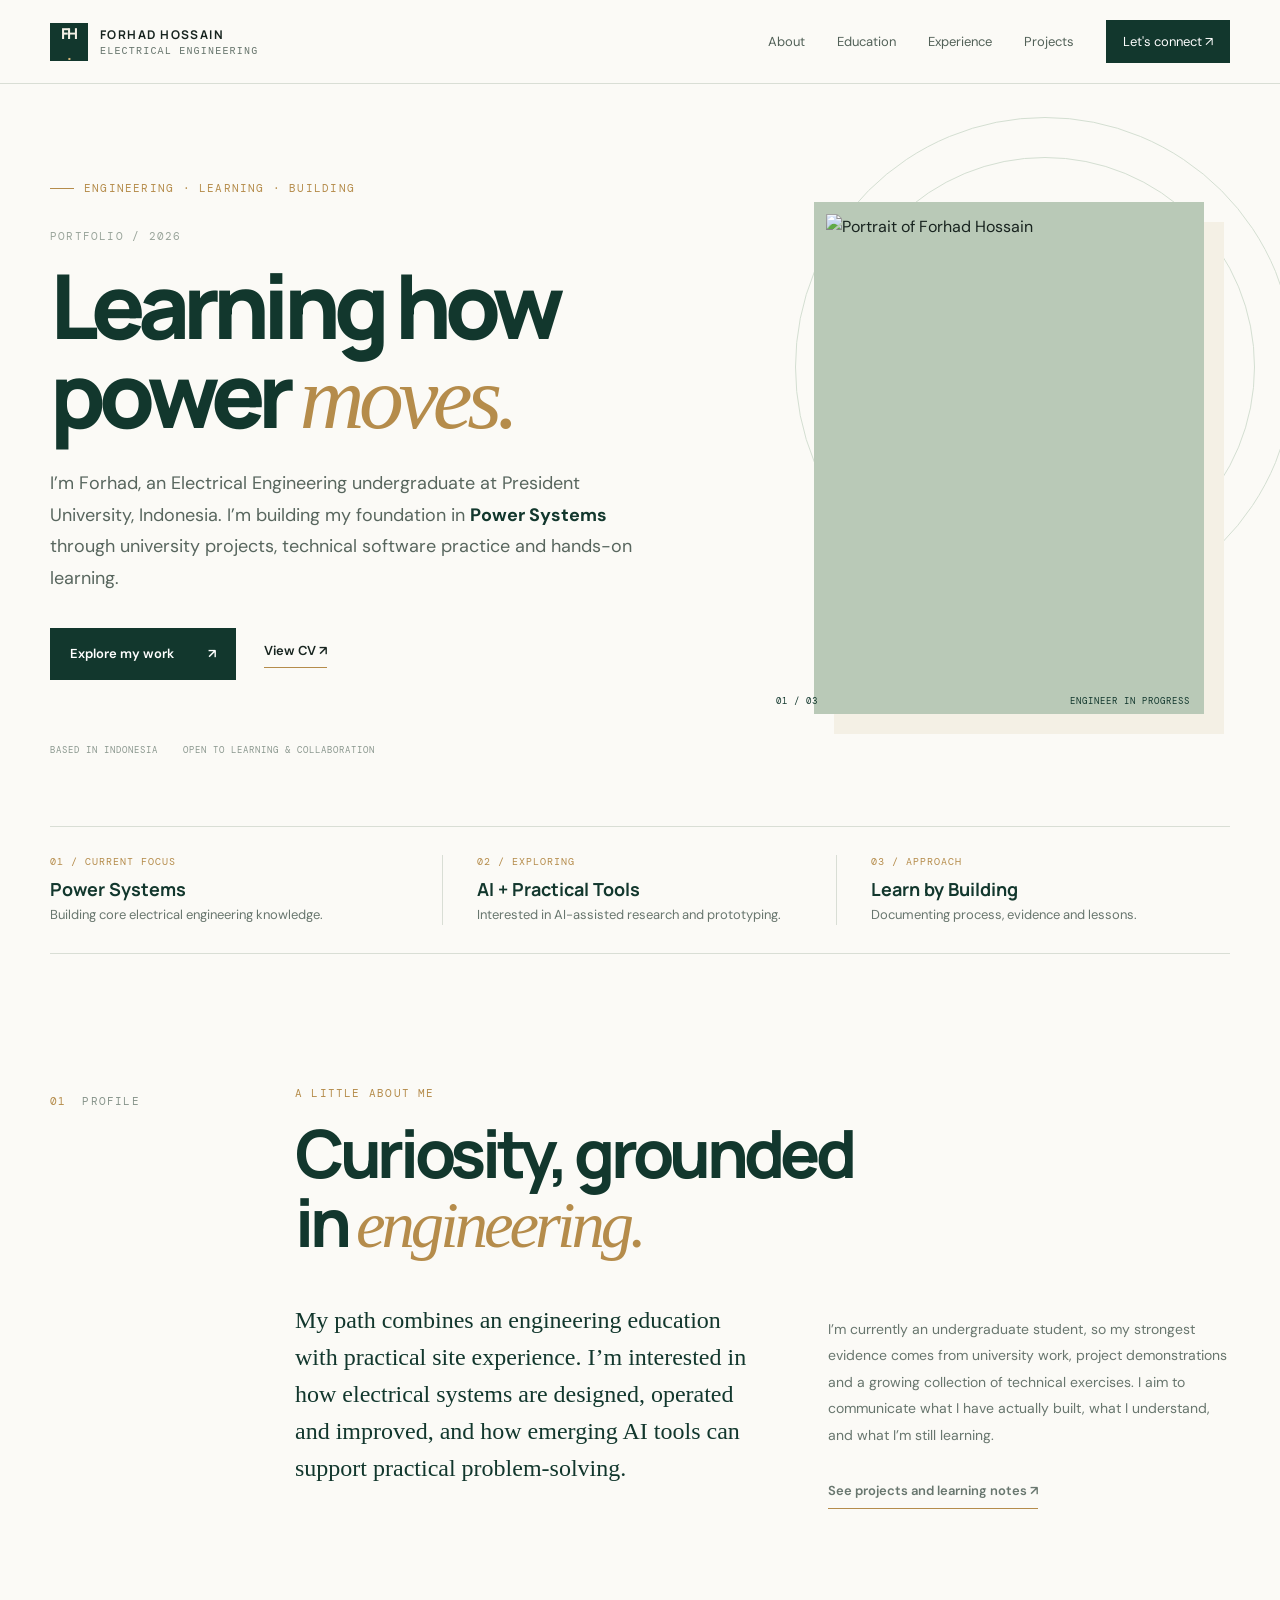
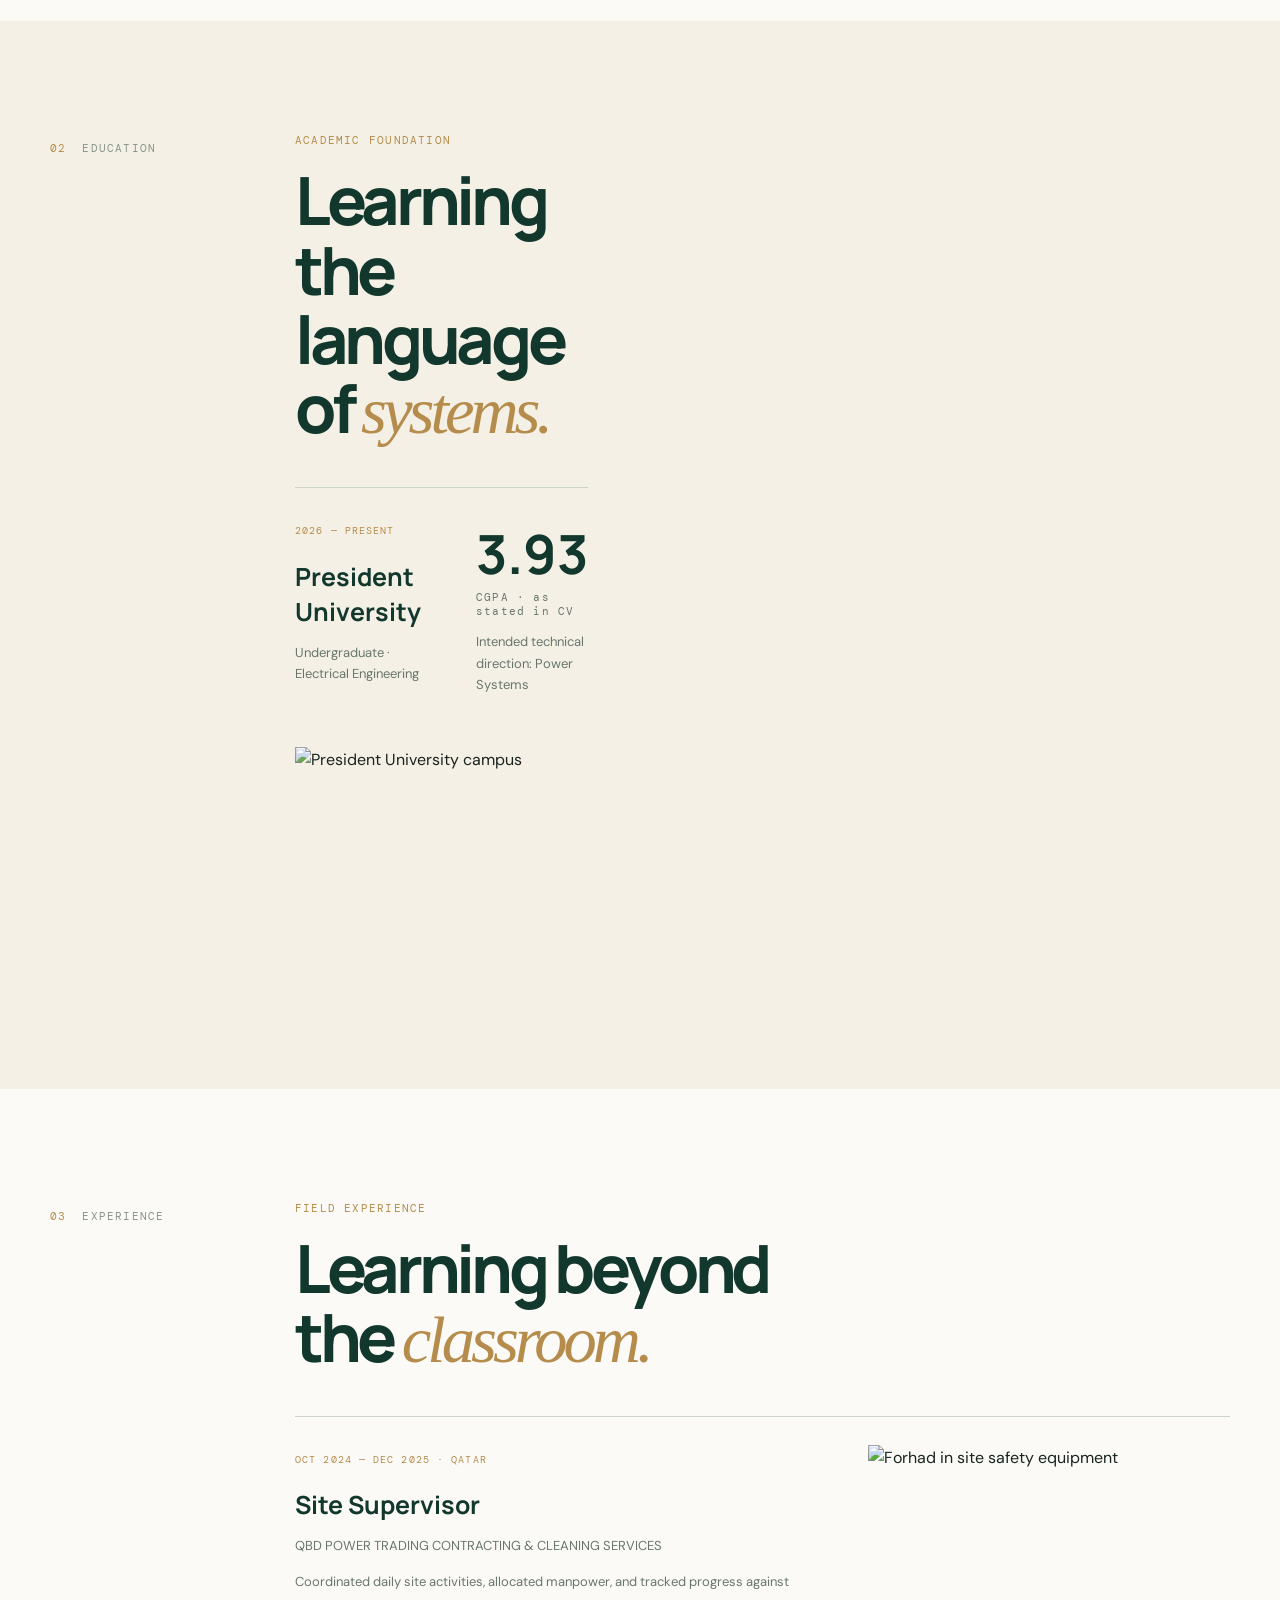
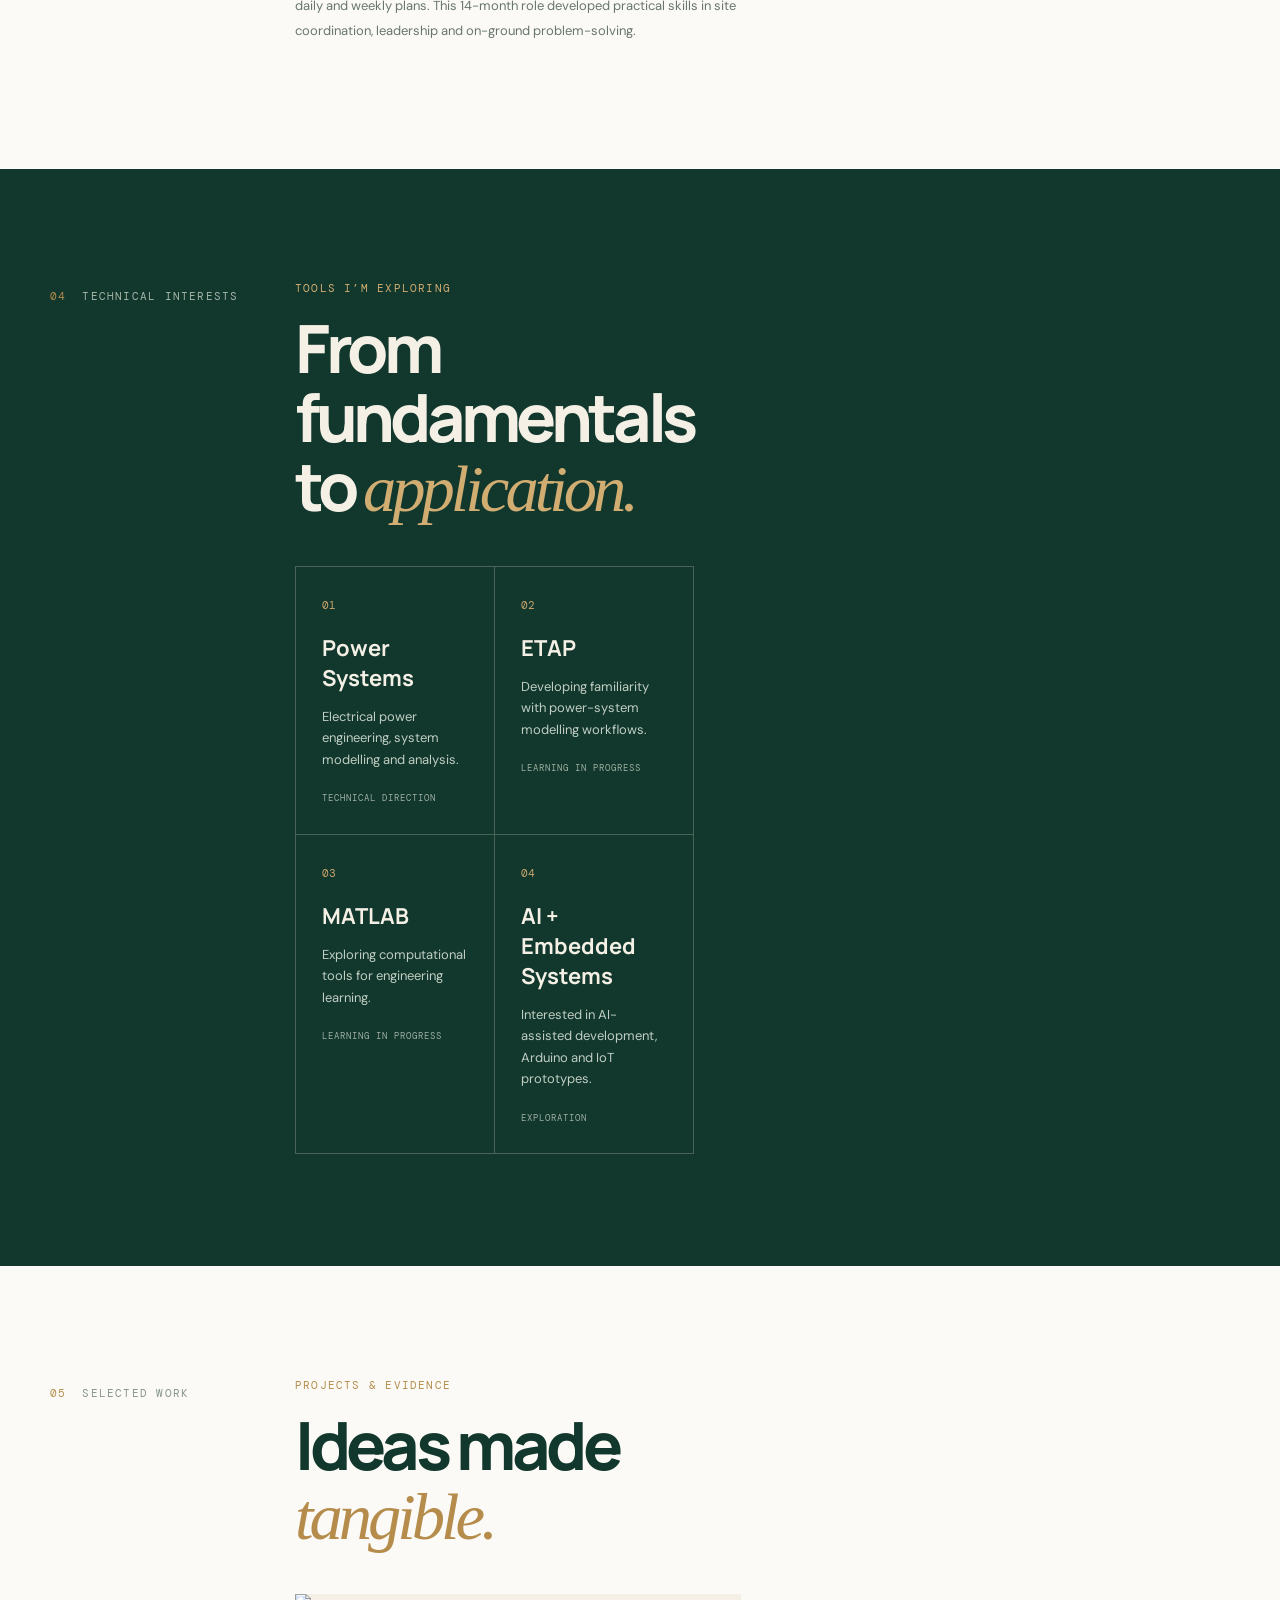
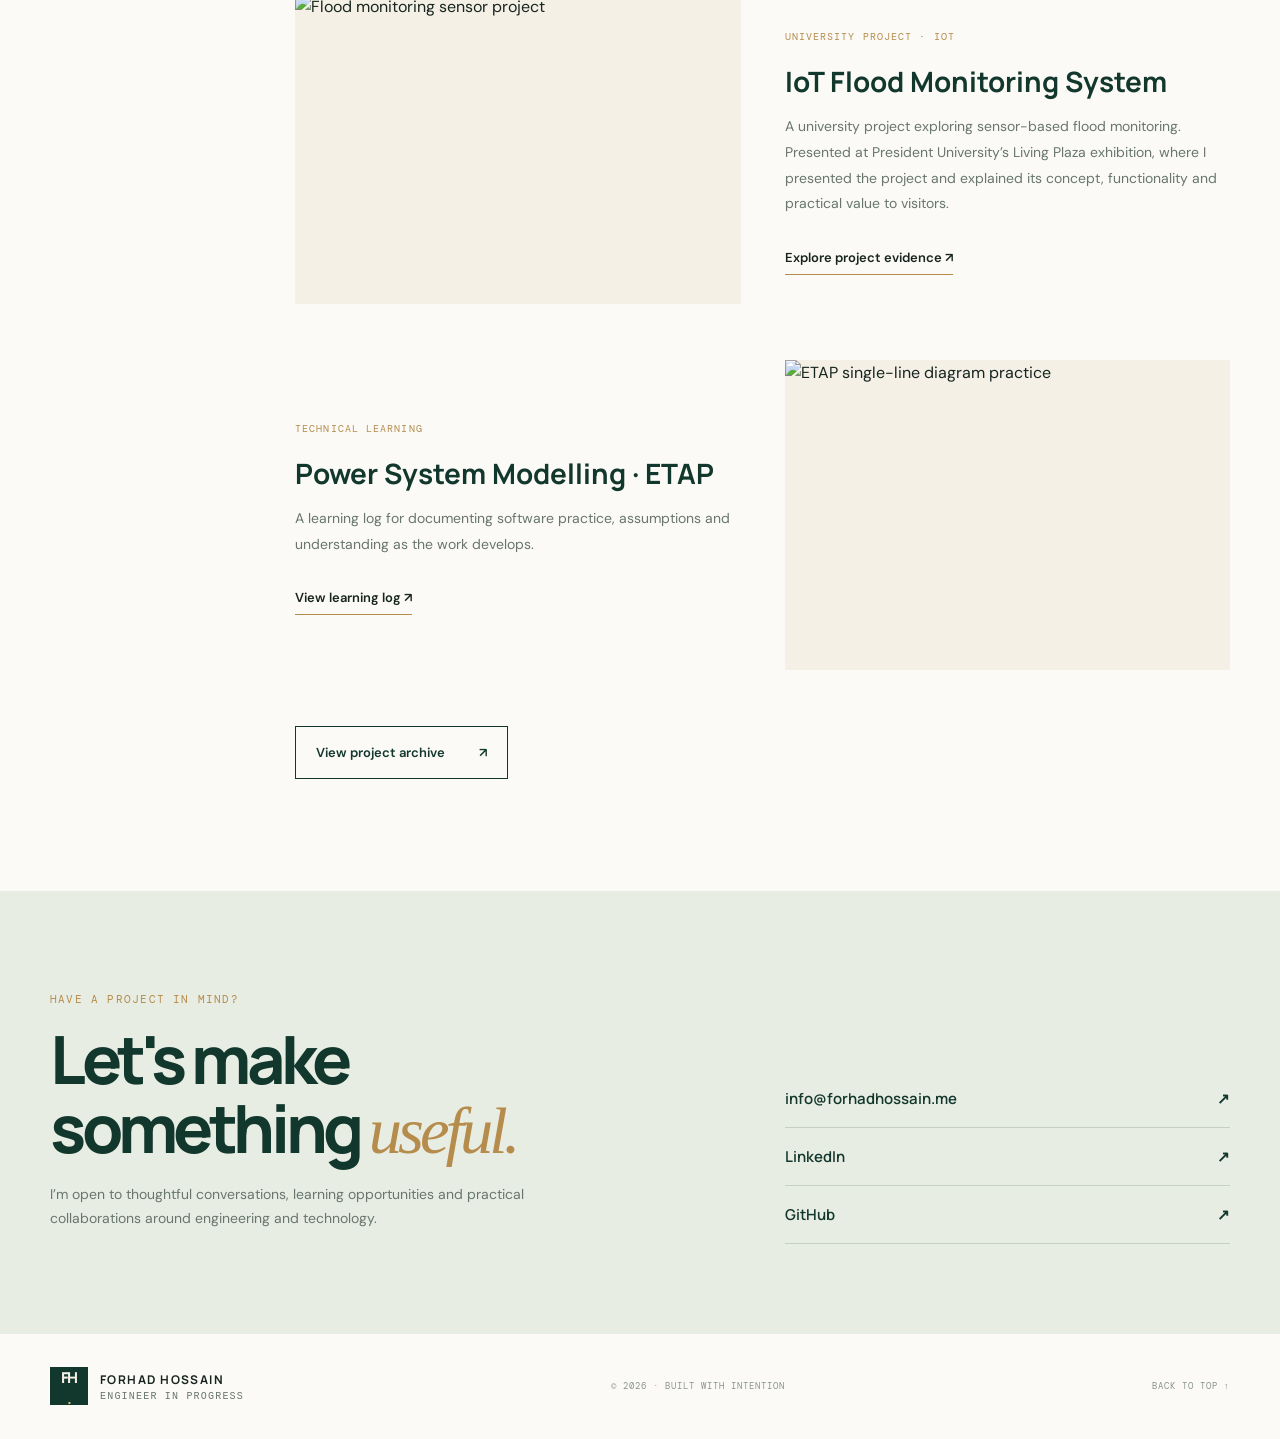
==== index.html @ b1d04581 "Initial v3 redesign preview" ====
<!doctype html>
<html lang="en">
<head>
<meta charset="utf-8"><meta name="viewport" content="width=device-width,initial-scale=1">
<meta name="robots" content="noindex, follow"><meta name="theme-color" content="#12372d">
<title>Forhad Hossain | Electrical Engineering</title>
<meta name="description" content="Forhad Hossain, Electrical Engineering undergraduate at President University, Indonesia. Developing a foundation in Power Systems through project work and technical learning.">
<link rel="preconnect" href="https://fonts.googleapis.com"><link rel="preconnect" href="https://fonts.gstatic.com" crossorigin>
<link href="https://fonts.googleapis.com/css2?family=DM+Mono:wght@400;500&family=DM+Sans:wght@400;500;600;700&family=Manrope:wght@400;500;600;700;800&display=swap" rel="stylesheet">
<link rel="stylesheet" href="css/style.css">
</head>
<body>
<a class="skip" href="#main">Skip to content</a>
<header class="header"><a class="brand" href="index.html"><span class="brand-mark">FH<span>.</span></span><span>FORHAD HOSSAIN<small>ELECTRICAL ENGINEERING</small></span></a><button class="menu" aria-expanded="false" aria-controls="nav" aria-label="Open navigation"><i></i><i></i></button><nav id="nav"><a href="#about">About</a><a href="#education">Education</a><a href="#experience">Experience</a><a href="projects.html">Projects</a><a href="#contact" class="nav-cta">Let's connect ↗</a></nav></header>
<main id="main">
<section class="hero wrap"><div class="hero-copy"><p class="eyebrow"><span></span> ENGINEERING · LEARNING · BUILDING</p><p class="index">PORTFOLIO / 2026</p><h1>Learning how<br>power <em>moves.</em></h1><p class="intro">I’m Forhad, an Electrical Engineering undergraduate at President University, Indonesia. I’m building my foundation in <strong>Power Systems</strong> through university projects, technical software practice and hands-on learning.</p><div class="actions"><a class="button button-dark" href="projects.html">Explore my work <span>↗</span></a><a class="text-link" href="../assets/resume/Forhad-Hossain-CV.pdf" target="_blank" rel="noreferrer">View CV ↗</a></div><div class="hero-meta"><span>BASED IN INDONESIA</span><span>OPEN TO LEARNING & COLLABORATION</span></div></div><div class="hero-visual"><div class="portrait-frame"><img src="../assets/profile/profile.jpg" alt="Portrait of Forhad Hossain"></div><div class="image-note"><span>01 / 03</span><span>ENGINEER IN PROGRESS</span></div><div class="orbit orbit-one"></div><div class="orbit orbit-two"></div></div></section>
<section class="signal wrap"><div><small>01 / CURRENT FOCUS</small><strong>Power Systems</strong><p>Building core electrical engineering knowledge.</p></div><div><small>02 / EXPLORING</small><strong>AI + Practical Tools</strong><p>Interested in AI-assisted research and prototyping.</p></div><div><small>03 / APPROACH</small><strong>Learn by Building</strong><p>Documenting process, evidence and lessons.</p></div></section>
<section id="about" class="section wrap"><div class="section-label"><span>01</span><span>PROFILE</span></div><div class="section-body"><p class="eyebrow">A LITTLE ABOUT ME</p><h2>Curiosity, grounded<br>in <em>engineering.</em></h2><div class="two-col"><p class="large-copy">My path combines an engineering education with practical site experience. I’m interested in how electrical systems are designed, operated and improved, and how emerging AI tools can support practical problem-solving.</p><div class="body-copy"><p>I’m currently an undergraduate student, so my strongest evidence comes from university work, project demonstrations and a growing collection of technical exercises. I aim to communicate what I have actually built, what I understand, and what I’m still learning.</p><a class="under-link" href="projects.html">See projects and learning notes ↗</a></div></div></div></section>
<section id="education" class="section section-tint"><div class="wrap section-grid"><div class="section-label"><span>02</span><span>EDUCATION</span></div><div class="section-body"><p class="eyebrow">ACADEMIC FOUNDATION</p><h2>Learning the<br>language of <em>systems.</em></h2><div class="record"><div><span class="tag">2026 — PRESENT</span><h3>President University</h3><p>Undergraduate · Electrical Engineering</p></div><div class="record-side"><strong>3.93</strong><small>CGPA · as stated in CV</small><p>Intended technical direction: Power Systems</p></div></div><img class="campus" src="../assets/education/university.jpg" alt="President University campus"></div></div></section>
<section id="experience" class="section wrap"><div class="section-label"><span>03</span><span>EXPERIENCE</span></div><div class="section-body"><p class="eyebrow">FIELD EXPERIENCE</p><h2>Learning beyond<br>the <em>classroom.</em></h2><div class="record"><div><span class="tag">OCT 2024 — DEC 2025 · QATAR</span><h3>Site Supervisor</h3><p>QBD POWER TRADING CONTRACTING & CLEANING SERVICES</p><p class="body-copy">Coordinated daily site activities, allocated manpower, and tracked progress against daily and weekly plans. This 14-month role developed practical skills in site coordination, leadership and on-ground problem-solving.</p></div><div class="record-side"><img src="../assets/experience/site-work.jpg" alt="Forhad in site safety equipment"></div></div></div></section>
<section class="section section-dark"><div class="wrap section-grid"><div class="section-label"><span>04</span><span>TECHNICAL INTERESTS</span></div><div class="section-body"><p class="eyebrow">TOOLS I’M EXPLORING</p><h2>From fundamentals<br>to <em>application.</em></h2><div class="interest-grid"><article><span>01</span><h3>Power Systems</h3><p>Electrical power engineering, system modelling and analysis.</p><small>TECHNICAL DIRECTION</small></article><article><span>02</span><h3>ETAP</h3><p>Developing familiarity with power-system modelling workflows.</p><small>LEARNING IN PROGRESS</small></article><article><span>03</span><h3>MATLAB</h3><p>Exploring computational tools for engineering learning.</p><small>LEARNING IN PROGRESS</small></article><article><span>04</span><h3>AI + Embedded Systems</h3><p>Interested in AI-assisted development, Arduino and IoT prototypes.</p><small>EXPLORATION</small></article></div></div></div></section>
<section class="section wrap"><div class="section-label"><span>05</span><span>SELECTED WORK</span></div><div class="section-body"><p class="eyebrow">PROJECTS & EVIDENCE</p><h2>Ideas made<br><em>tangible.</em></h2><div class="project-feature"><img src="../assets/projects/iot/flood-sensor.jpg" alt="Flood monitoring sensor project"><div><span class="tag">UNIVERSITY PROJECT · IOT</span><h3>IoT Flood Monitoring System</h3><p>A university project exploring sensor-based flood monitoring. Presented at President University’s Living Plaza exhibition, where I presented the project and explained its concept, functionality and practical value to visitors.</p><a class="under-link" href="projects.html#flood">Explore project evidence ↗</a></div></div><div class="project-feature reverse"><img src="../assets/projects/etap/beginner-01.jpg" alt="ETAP single-line diagram practice"><div><span class="tag">TECHNICAL LEARNING</span><h3>Power System Modelling · ETAP</h3><p>A learning log for documenting software practice, assumptions and understanding as the work develops.</p><a class="under-link" href="projects.html#etap">View learning log ↗</a></div></div><a class="button button-outline" href="projects.html">View project archive <span>↗</span></a></div></section>
<section id="contact" class="contact"><div class="wrap contact-inner"><div><p class="eyebrow">HAVE A PROJECT IN MIND?</p><h2>Let's make<br>something <em>useful.</em></h2><p>I’m open to thoughtful conversations, learning opportunities and practical collaborations around engineering and technology.</p></div><div class="contact-links"><a href="mailto:info@forhadhossain.me">info@forhadhossain.me <span>↗</span></a><a href="https://www.linkedin.com/in/forhadhossain-ee/" target="_blank" rel="noreferrer">LinkedIn <span>↗</span></a><a href="https://github.com/forhadhossain-ee" target="_blank" rel="noreferrer">GitHub <span>↗</span></a></div></div></section>
</main><footer class="footer wrap"><a class="brand" href="#"><span class="brand-mark">FH<span>.</span></span><span>FORHAD HOSSAIN<small>ENGINEER IN PROGRESS</small></span></a><span>© 2026 · BUILT WITH INTENTION</span><a href="#main">BACK TO TOP ↑</a></footer>
<script src="js/script.js"></script></body></html>
---- css/style.css ----
:root{--forest:#12372d;--forest2:#1d4a3b;--cream:#f4f0e5;--paper:#fbfaf6;--sage:#b9c9b7;--gold:#b58c4b;--ink:#17241f;--muted:#68766e;--line:#d9ded5;--serif:Georgia,"Times New Roman",serif;--sans:"DM Sans",Arial,sans-serif;--display:Manrope,Arial,sans-serif}*{box-sizing:border-box}html{scroll-behavior:smooth;scroll-padding-top:100px}body{margin:0;background:var(--paper);color:var(--ink);font-family:var(--sans);font-size:16px;line-height:1.65}a{color:inherit;text-decoration:none}img{display:block;max-width:100%}.wrap{width:min(1180px,calc(100% - 64px));margin-inline:auto}.skip{position:absolute;left:-999px;top:8px;background:white;padding:12px;z-index:99}.skip:focus{left:8px}.header{height:84px;padding:0 max(32px,calc((100vw - 1180px)/2));display:flex;align-items:center;justify-content:space-between;border-bottom:1px solid var(--line);background:var(--paper);position:sticky;top:0;z-index:20}.brand{display:flex;align-items:center;gap:12px;font:700 12px var(--display);letter-spacing:.12em}.brand-mark{width:38px;height:38px;background:var(--forest);color:var(--cream);display:grid;place-items:center;font:800 15px var(--display);letter-spacing:-.08em}.brand-mark span{color:#d7b77b}.brand small{display:block;font:10px var(--mono,monospace);letter-spacing:.12em;color:var(--muted);margin-top:3px}.header nav{display:flex;align-items:center;gap:32px;font-size:13px}.header nav a:not(.nav-cta){color:#526158}.header nav a:hover,.under-link:hover{color:var(--gold)}.nav-cta{padding:11px 17px;background:var(--forest);color:white}.menu{display:none}.hero{min-height:650px;padding-block:86px 70px;display:grid;grid-template-columns:1.15fr .85fr;align-items:center;gap:70px}.eyebrow,.index,.tag,.hero-meta,.section-label,.image-note,.record-side small,.interest-grid small,.footer>span,.footer>a:last-child{font:11px "DM Mono",monospace;letter-spacing:.11em}.eyebrow{color:var(--gold);display:flex;align-items:center;gap:10px}.eyebrow span{width:24px;height:1px;background:var(--gold)}.index{color:#9aa59b;margin-top:34px}.hero h1{font:800 clamp(56px,7vw,96px)/.99 var(--display);letter-spacing:-.075em;margin:18px 0 26px;color:var(--forest)}h1 em,h2 em{font-family:var(--serif);font-weight:400;color:var(--gold);letter-spacing:-.06em}.intro{max-width:590px;color:#58665e;font-size:18px;line-height:1.75}.intro strong{color:var(--forest)}.actions{display:flex;align-items:center;gap:28px;margin-top:34px}.button{display:inline-flex;align-items:center;gap:34px;padding:15px 20px;font-size:13px;font-weight:600}.button-dark{background:var(--forest);color:white}.button-dark:hover{background:var(--forest2)}.text-link,.under-link{font-size:13px;font-weight:600;border-bottom:1px solid var(--gold);padding-bottom:5px}.hero-meta{display:flex;gap:25px;margin-top:64px;color:#8a978e;font-size:9px}.hero-visual{position:relative;padding:20px 26px 30px 10px}.portrait-frame{position:relative;z-index:2;width:min(100%,390px);margin-left:auto;background:var(--sage);padding:12px 12px 42px;box-shadow:20px 20px 0 var(--cream)}.portrait-frame img{width:100%;aspect-ratio:4/5;object-fit:cover;object-position:center 25%;filter:saturate(.86)}.image-note{position:absolute;z-index:3;bottom:37px;left:18px;right:40px;display:flex;justify-content:space-between;color:var(--forest);font-size:9px}.orbit{position:absolute;border:1px solid #d4dfd2;border-radius:50%;z-index:0}.orbit-one{width:420px;height:420px;right:-25px;top:-25px}.orbit-two{width:500px;height:500px;right:-65px;top:-65px}.signal{border-block:1px solid var(--line);display:grid;grid-template-columns:repeat(3,1fr);padding:28px 0;margin-bottom:20px}.signal>div{padding:0 34px;border-right:1px solid var(--line)}.signal>div:first-child{padding-left:0}.signal>div:last-child{border:0}.signal small{display:block;font:10px "DM Mono",monospace;letter-spacing:.1em;color:var(--gold)}.signal strong{display:block;font:700 18px var(--display);margin-top:9px;color:var(--forest)}.signal p{margin:3px 0 0;color:var(--muted);font-size:13px}.section{padding-block:112px;display:grid;grid-template-columns:190px 1fr;gap:55px}.section-label{color:#87948b;display:flex;gap:16px;padding-top:8px}.section-label span:first-child{color:var(--gold)}.section-body>.eyebrow{margin:0 0 18px}.section h2,.contact h2{font:750 clamp(42px,5.2vw,68px)/1.04 var(--display);letter-spacing:-.065em;color:var(--forest);margin:0 0 42px}.two-col{display:grid;grid-template-columns:1fr .85fr;gap:60px}.large-copy{font:24px/1.55 var(--serif);color:var(--forest);margin:0}.body-copy{font-size:14px;color:var(--muted);line-height:1.9}.under-link{display:inline-block;margin-top:16px}.section-tint{background:var(--cream);padding-inline:max(32px,calc((100vw - 1180px)/2))}.section-tint .section-grid,.section-dark .section-grid{display:grid;grid-template-columns:190px 1fr;gap:55px;width:100%;max-width:1180px;margin:auto}.record{display:grid;grid-template-columns:1fr .7fr;gap:55px;border-top:1px solid #cdd5ca;padding-top:28px;margin-top:8px}.record h3{font:700 25px var(--display);color:var(--forest);margin:16px 0 3px}.record p{color:var(--muted);font-size:13px}.tag{color:var(--gold);font-size:10px}.record-side strong{font:700 54px var(--display);color:var(--forest)}.record-side small{display:block;color:var(--muted)}.record-side img{width:100%;max-height:210px;object-fit:cover}.campus{width:100%;height:230px;object-fit:cover;margin-top:38px;filter:saturate(.7)}.section-dark{background:var(--forest);color:var(--cream);padding-inline:max(32px,calc((100vw - 1180px)/2))}.section-dark .section-label{color:#a4b6a8}.section-dark .section-body h2{color:var(--cream)}.section-dark .section-body h2 em{color:#d1ad72}.section-dark .eyebrow{color:#d1ad72}.interest-grid{display:grid;grid-template-columns:repeat(2,1fr);border-top:1px solid #476456;border-left:1px solid #476456}.interest-grid article{padding:24px 26px;min-height:190px;border-right:1px solid #476456;border-bottom:1px solid #476456}.interest-grid article>span{font:11px "DM Mono",monospace;color:#caa66c}.interest-grid h3{font:700 22px var(--display);margin:16px 0 8px}.interest-grid p{font-size:13px;color:#c0cec3;max-width:300px}.interest-grid small{color:#9db0a2;font-size:9px}.project-feature{display:grid;grid-template-columns:1fr 1fr;gap:44px;align-items:center;margin:20px 0 56px}.project-feature img{width:100%;height:310px;object-fit:cover;background:var(--cream)}.project-feature h3{font:700 28px var(--display);color:var(--forest);margin:13px 0}.project-feature p{font-size:14px;color:var(--muted);line-height:1.85}.project-feature.reverse img{order:2}.button-outline{border:1px solid var(--forest);color:var(--forest)}.contact{background:#e8ede4;padding:90px 0}.contact-inner{display:grid;grid-template-columns:1fr .7fr;gap:100px;align-items:end}.contact h2{margin:18px 0}.contact-inner>div:first-child>p:last-child{max-width:480px;color:var(--muted);font-size:14px}.contact-links{display:grid}.contact-links a{padding:18px 0;border-bottom:1px solid #c5d0c3;display:flex;justify-content:space-between;font:600 15px var(--display);color:var(--forest)}.footer{min-height:105px;display:flex;align-items:center;justify-content:space-between;gap:18px}.footer>span,.footer>a:last-child{color:#89948b;font-size:9px}
@media(max-width:900px){.wrap{width:min(100% - 44px,700px)}.header{padding:0 22px}.header nav{gap:18px}.hero{gap:34px;min-height:auto;padding-block:65px}.hero h1{font-size:clamp(52px,8vw,74px)}.hero-meta{flex-direction:column;gap:7px;margin-top:38px}.section{grid-template-columns:120px 1fr;gap:30px;padding-block:80px}.section-tint,.section-dark{padding-inline:22px}.section-tint .section-grid,.section-dark .section-grid{grid-template-columns:120px 1fr;gap:30px}.contact-inner{gap:50px}}
@media(max-width:640px){.wrap{width:calc(100% - 40px)}.header{height:72px;padding-inline:20px}.brand{font-size:10px}.brand-mark{width:34px;height:34px}.menu{display:flex;width:42px;height:42px;border:1px solid var(--line);background:transparent;flex-direction:column;align-items:center;justify-content:center;gap:5px}.menu i{display:block;width:17px;height:1px;background:var(--forest)}.header nav{display:none;position:absolute;top:71px;left:0;right:0;background:var(--paper);padding:20px;box-shadow:0 15px 20px #17241f12;flex-direction:column;align-items:stretch;gap:0}.header nav.open{display:flex}.header nav a{padding:13px 8px;border-bottom:1px solid var(--line)}.header nav .nav-cta{text-align:center;margin-top:12px}.hero{grid-template-columns:1fr;padding-block:52px 45px;gap:42px}.hero h1{font-size:clamp(54px,15vw,72px)}.intro{font-size:16px}.hero-visual{width:min(100%,400px);margin:auto;padding:10px 18px 22px 0}.portrait-frame{width:82%;margin-right:8px;padding:9px 9px 35px}.portrait-frame img{aspect-ratio:4/4.8}.orbit-one{width:90vw;height:90vw;right:-8px;top:-12px}.orbit-two{width:105vw;height:105vw;right:-22px;top:-24px}.image-note{bottom:29px;left:6px;right:28px;font-size:8px}.hero-meta{font-size:8px}.actions{gap:20px;flex-wrap:wrap}.button{gap:22px}.signal{grid-template-columns:1fr;padding:12px 0}.signal>div,.signal>div:first-child{padding:17px 0;border-right:0;border-bottom:1px solid var(--line)}.signal>div:last-child{border-bottom:0}.section,.section-tint .section-grid,.section-dark .section-grid{display:block;padding-block:68px}.section-label{margin-bottom:30px}.section h2,.contact h2{font-size:clamp(42px,12vw,56px);margin-bottom:30px}.two-col{grid-template-columns:1fr;gap:20px}.large-copy{font-size:21px}.record{grid-template-columns:1fr;gap:18px}.record-side strong{font-size:44px}.campus{height:180px}.interest-grid{grid-template-columns:1fr}.interest-grid article{min-height:0;padding:22px}.project-feature{grid-template-columns:1fr;gap:20px;margin-bottom:40px}.project-feature img{height:220px}.project-feature.reverse img{order:0}.contact{padding:68px 0}.contact-inner{grid-template-columns:1fr;gap:28px}.footer{padding-block:25px;align-items:flex-start;flex-wrap:wrap}.footer .brand{width:100%}.footer>span{order:3}.footer>a:last-child{margin-left:auto}}
@media(min-width:641px) and (max-width:760px){.header nav{gap:12px;font-size:11px}.header .brand{font-size:9px}.nav-cta{padding:9px 10px}.hero{grid-template-columns:1fr .8fr;gap:20px}.hero h1{font-size:54px}.intro{font-size:15px}}
@media(prefers-reduced-motion:reduce){html{scroll-behavior:auto}*,*::before,*::after{animation-duration:.01ms!important;transition-duration:.01ms!important}}
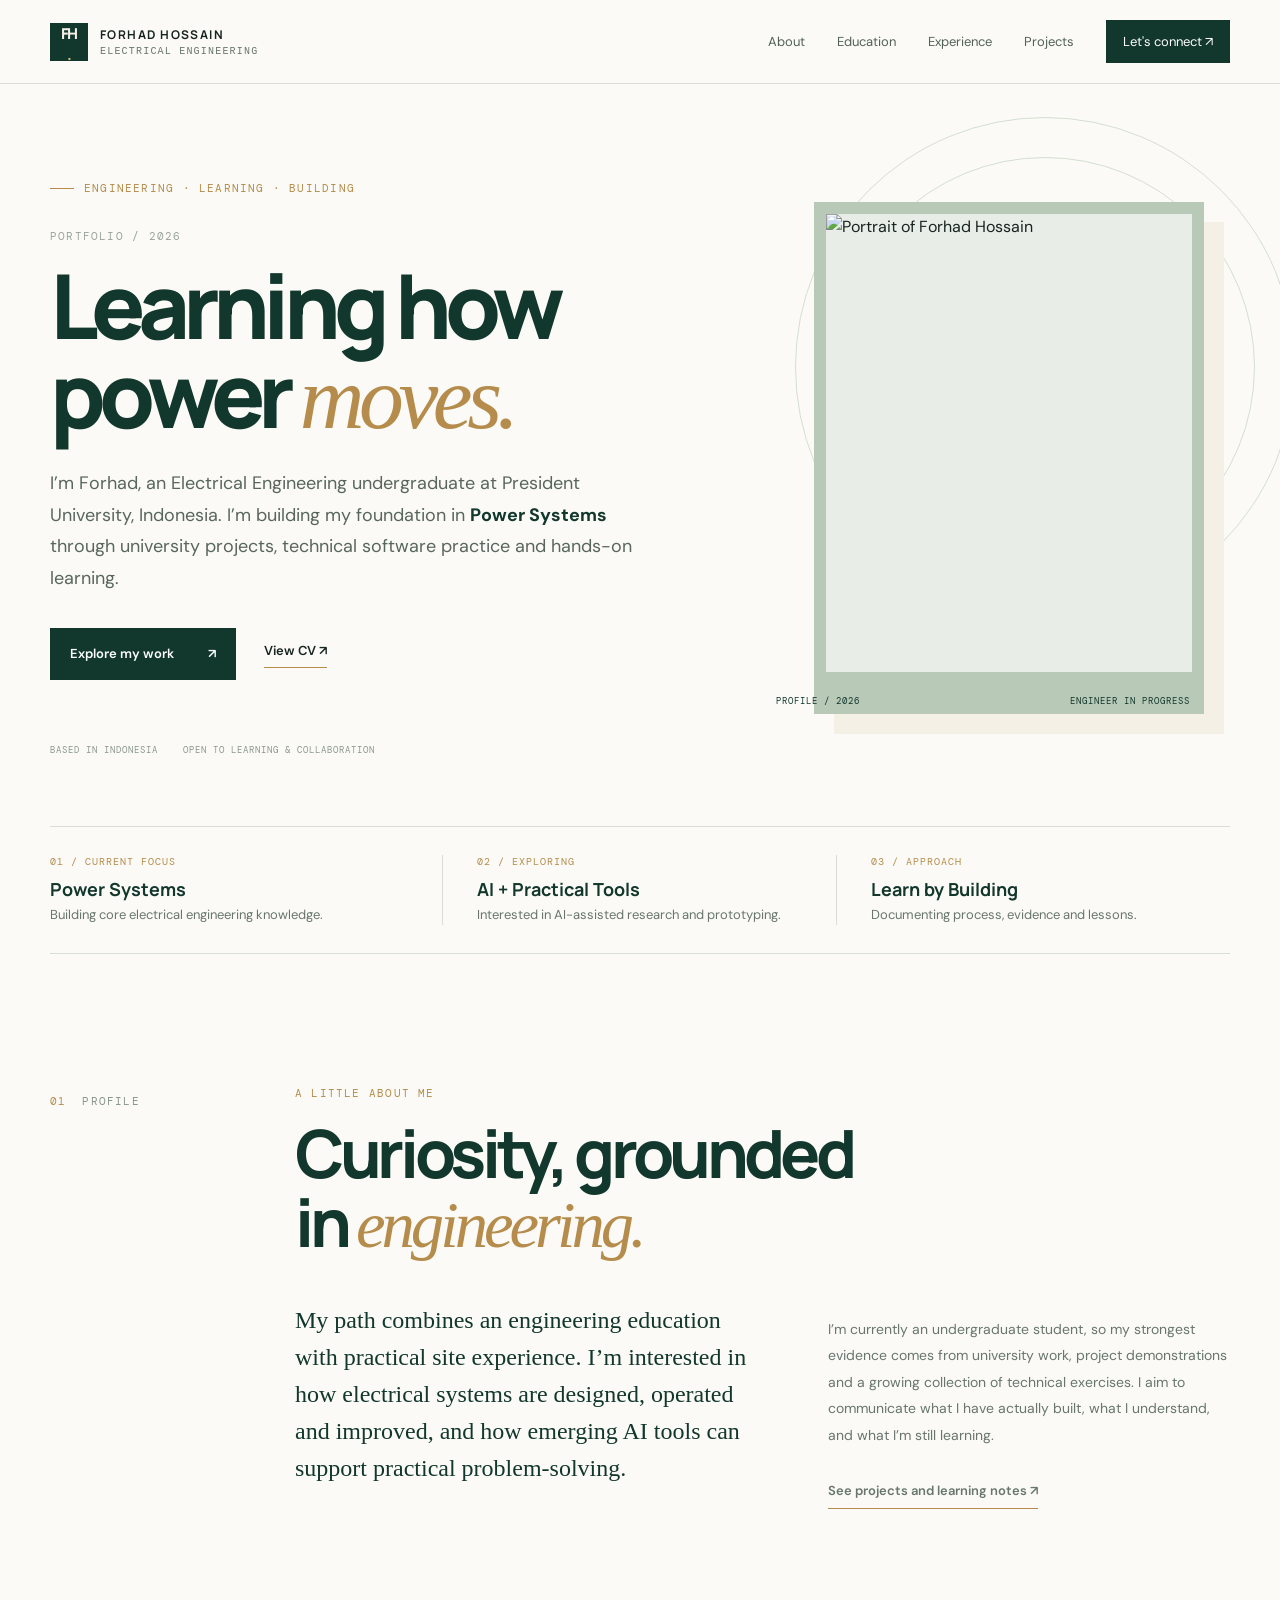
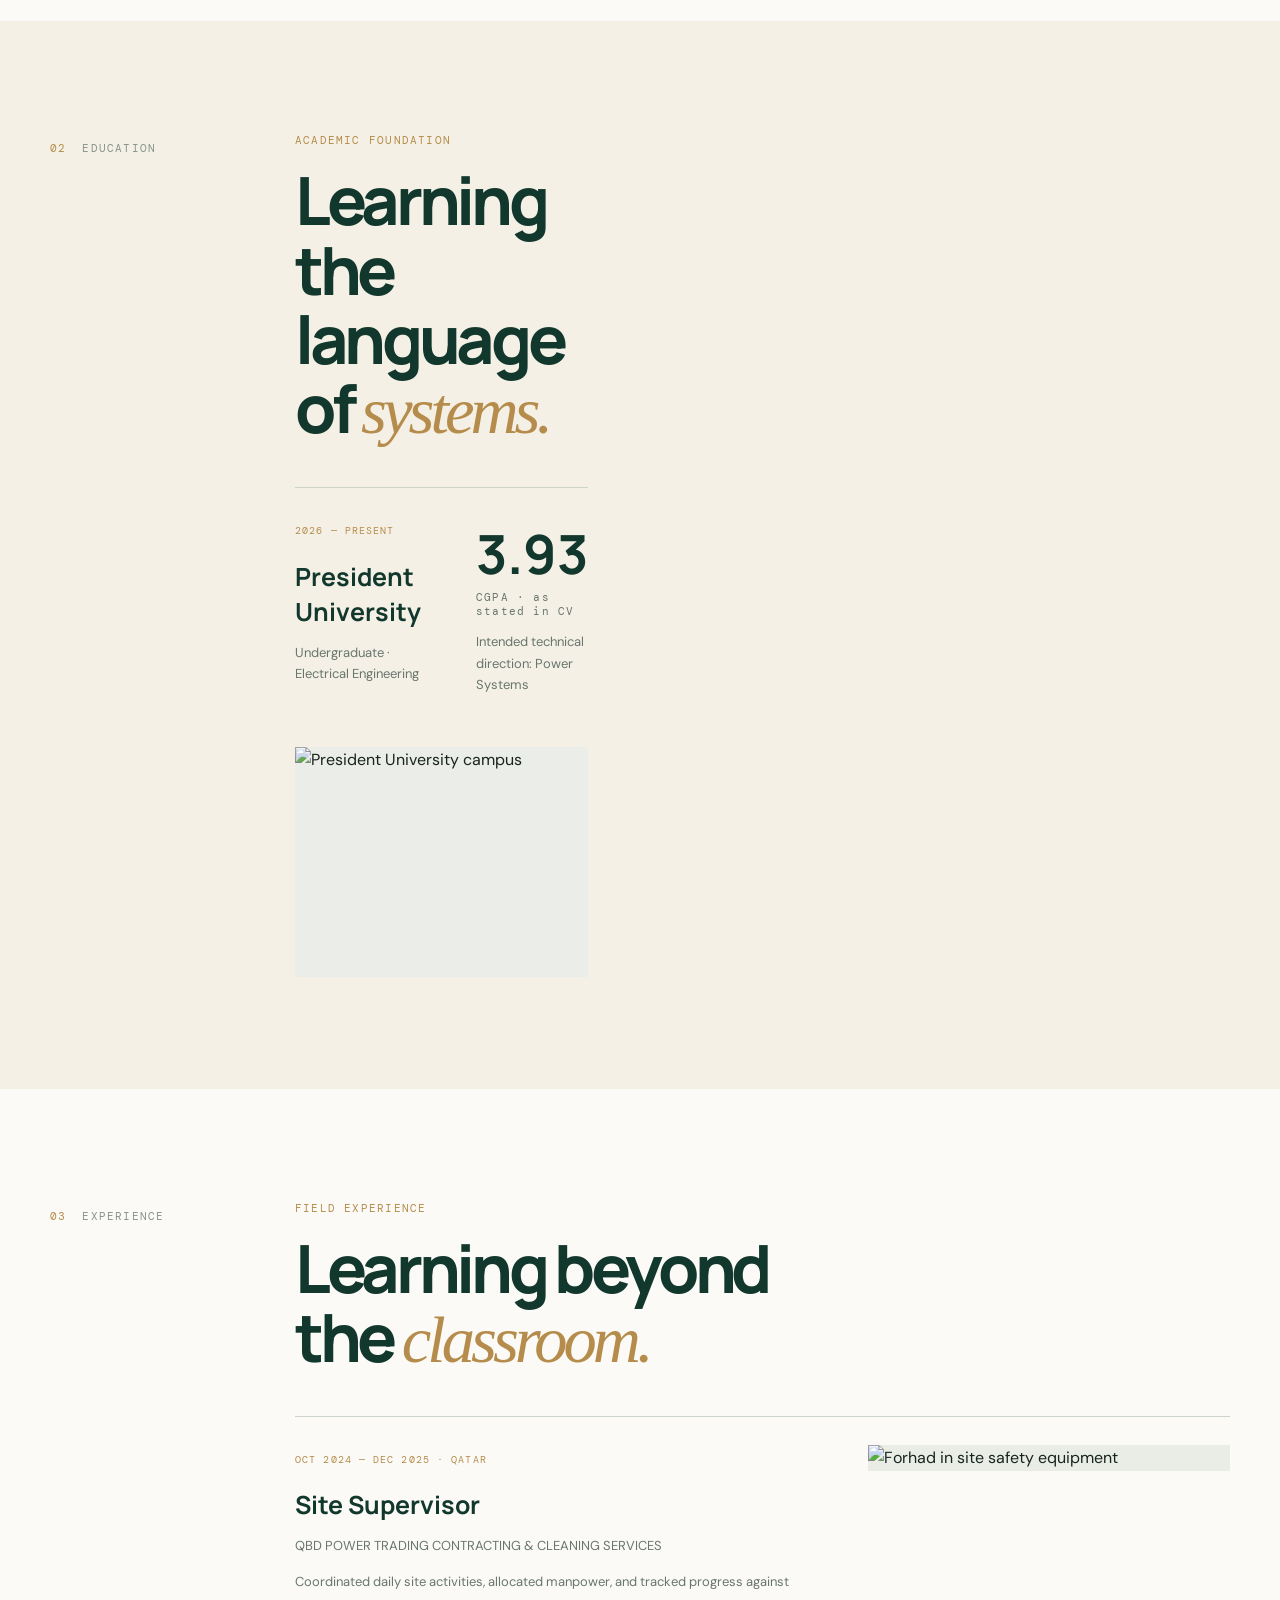
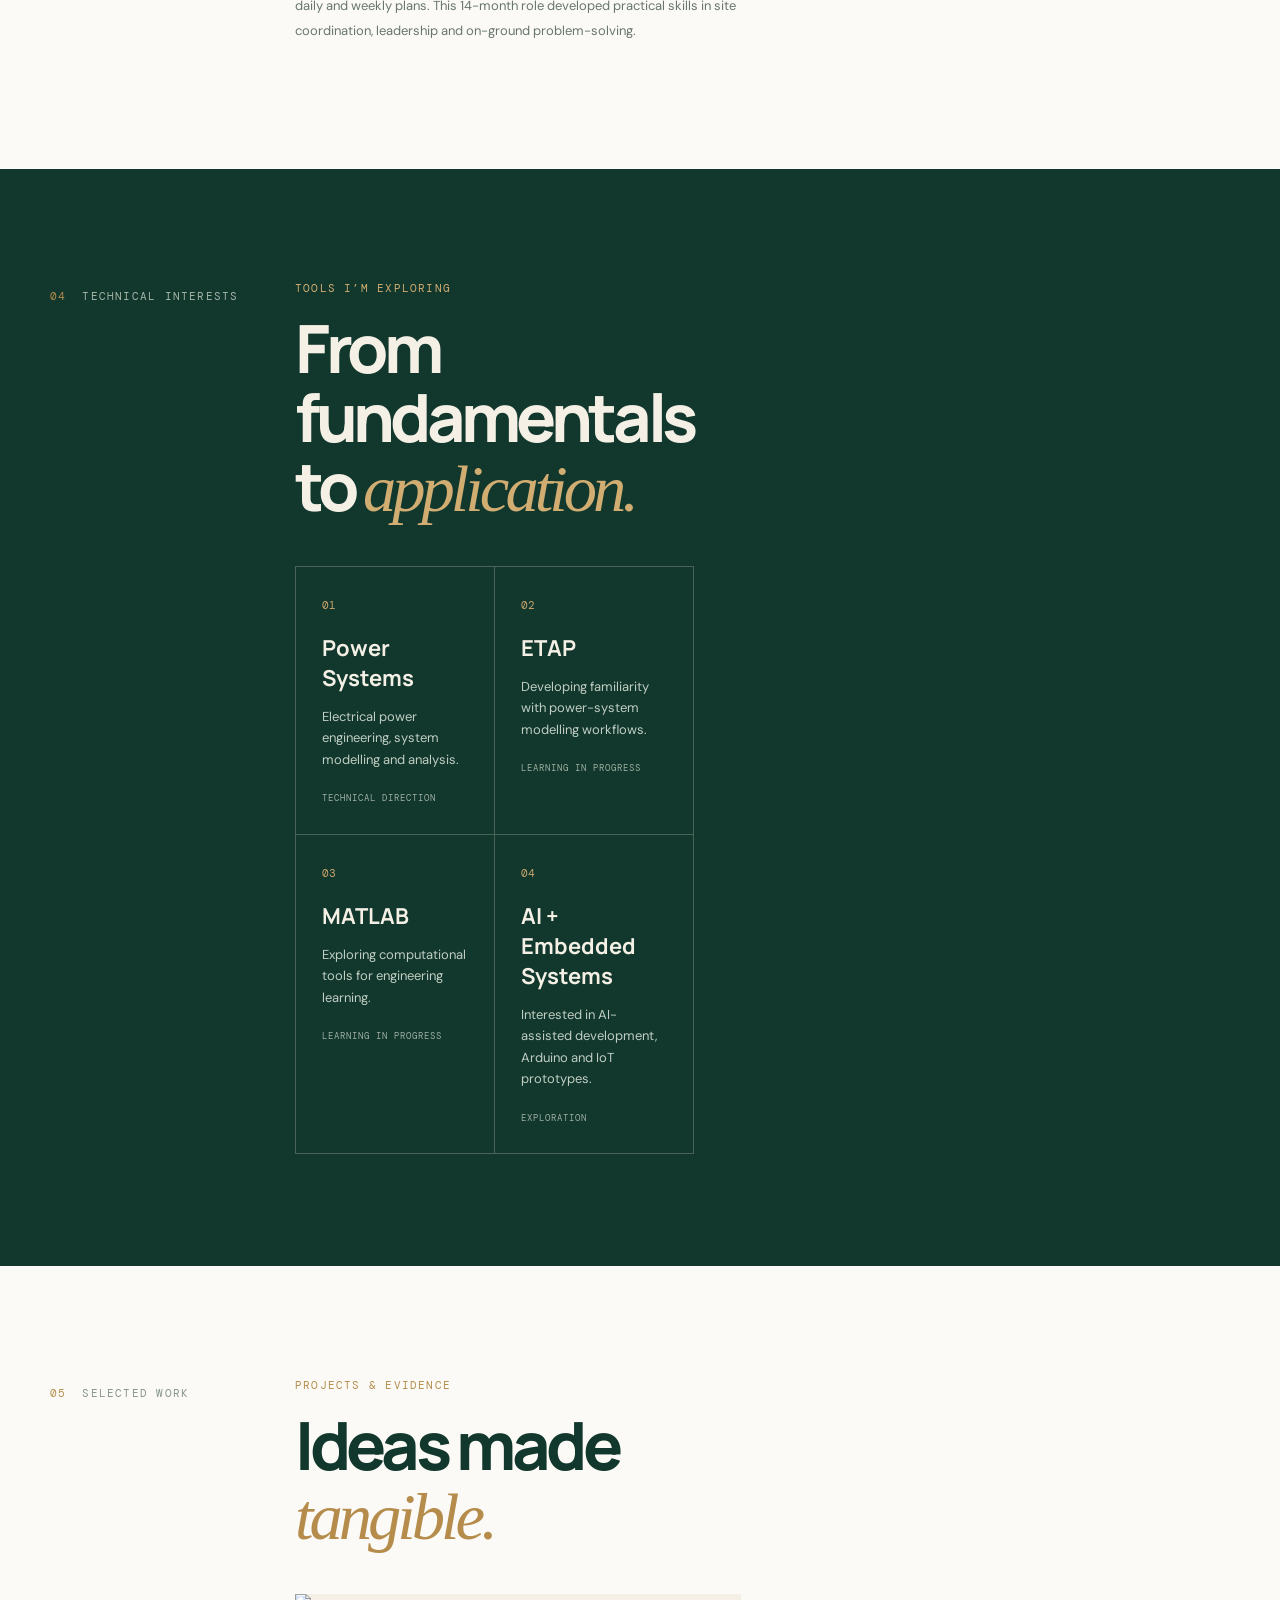
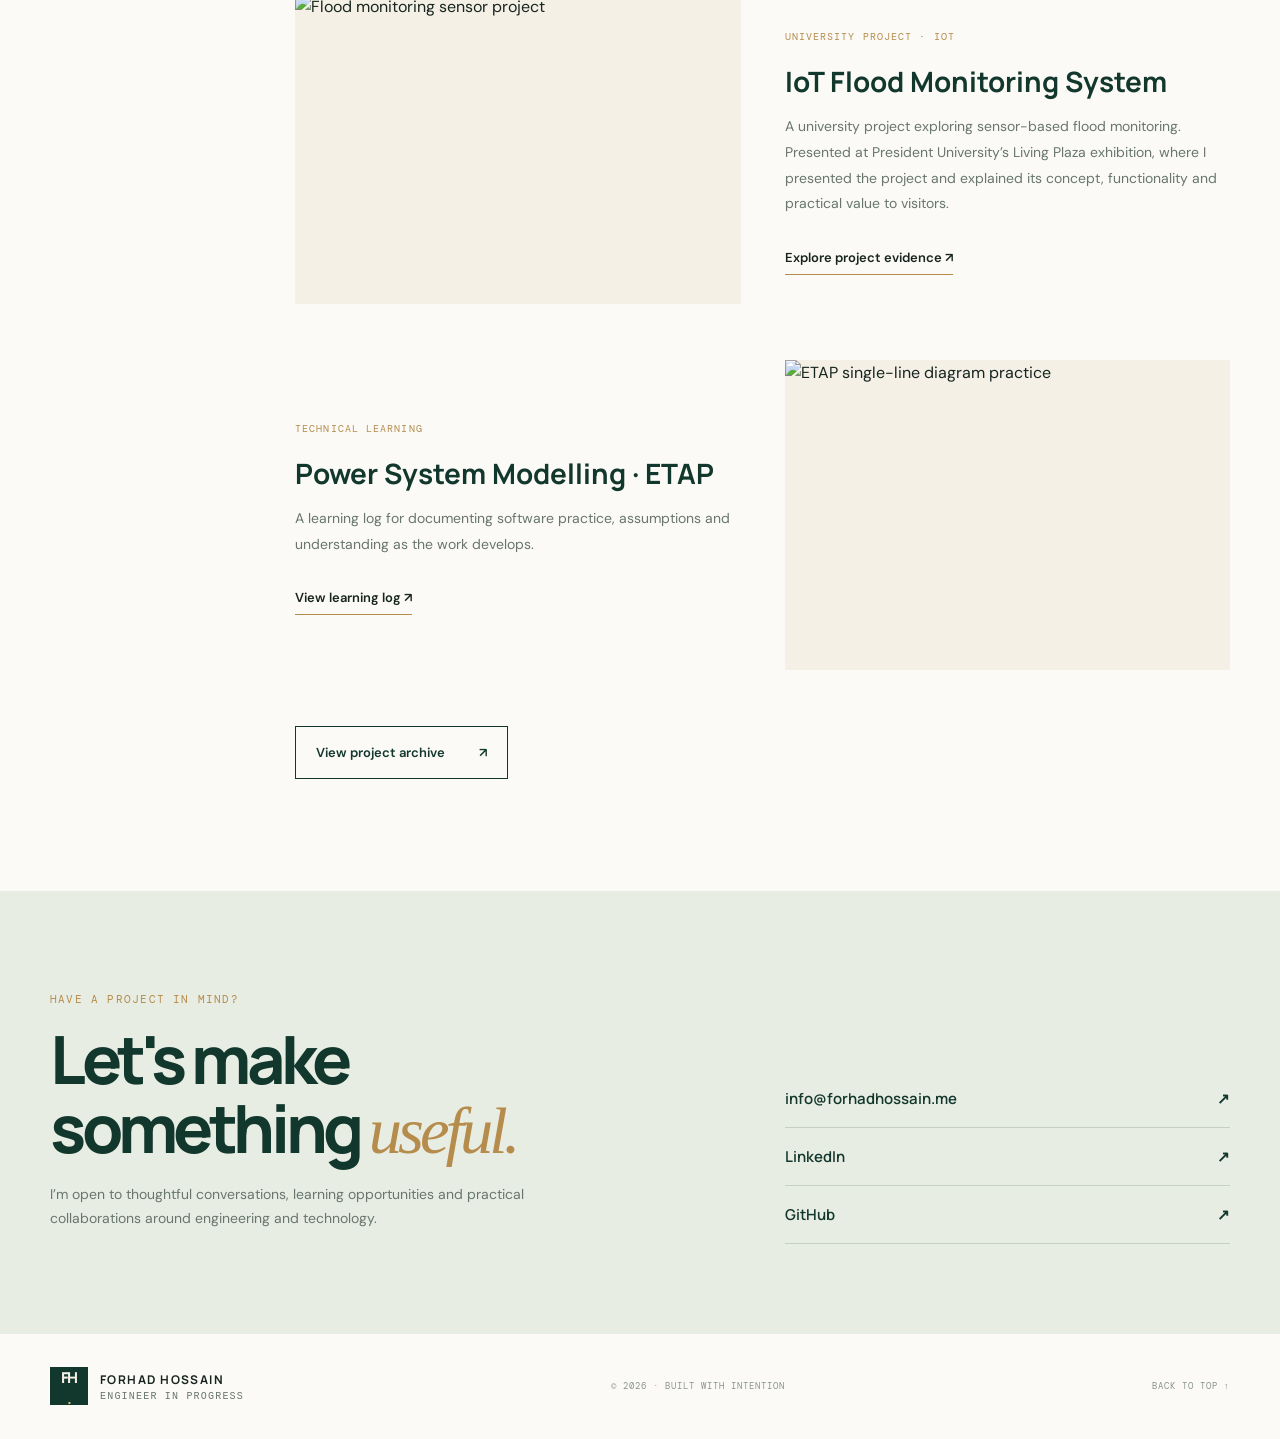
==== commit 23fbac8b: "a11y: clarify primary navigation and portrait caption" ====
--- a/index.html
+++ b/index.html
@@ -11,9 +11,9 @@
 </head>
 <body>
 <a class="skip" href="#main">Skip to content</a>
-<header class="header"><a class="brand" href="index.html"><span class="brand-mark">FH<span>.</span></span><span>FORHAD HOSSAIN<small>ELECTRICAL ENGINEERING</small></span></a><button class="menu" aria-expanded="false" aria-controls="nav" aria-label="Open navigation"><i></i><i></i></button><nav id="nav"><a href="#about">About</a><a href="#education">Education</a><a href="#experience">Experience</a><a href="projects.html">Projects</a><a href="#contact" class="nav-cta">Let's connect ↗</a></nav></header>
+<header class="header"><a class="brand" href="index.html"><span class="brand-mark">FH<span>.</span></span><span>FORHAD HOSSAIN<small>ELECTRICAL ENGINEERING</small></span></a><button class="menu" aria-expanded="false" aria-controls="nav" aria-label="Open navigation"><i></i><i></i></button><nav id="nav" aria-label="Primary navigation"><a href="#about">About</a><a href="#education">Education</a><a href="#experience">Experience</a><a href="projects.html">Projects</a><a href="#contact" class="nav-cta">Let's connect ↗</a></nav></header>
 <main id="main">
-<section class="hero wrap"><div class="hero-copy"><p class="eyebrow"><span></span> ENGINEERING · LEARNING · BUILDING</p><p class="index">PORTFOLIO / 2026</p><h1>Learning how<br>power <em>moves.</em></h1><p class="intro">I’m Forhad, an Electrical Engineering undergraduate at President University, Indonesia. I’m building my foundation in <strong>Power Systems</strong> through university projects, technical software practice and hands-on learning.</p><div class="actions"><a class="button button-dark" href="projects.html">Explore my work <span>↗</span></a><a class="text-link" href="../assets/resume/Forhad-Hossain-CV.pdf" target="_blank" rel="noreferrer">View CV ↗</a></div><div class="hero-meta"><span>BASED IN INDONESIA</span><span>OPEN TO LEARNING & COLLABORATION</span></div></div><div class="hero-visual"><div class="portrait-frame"><img src="../assets/profile/profile.jpg" alt="Portrait of Forhad Hossain"></div><div class="image-note"><span>01 / 03</span><span>ENGINEER IN PROGRESS</span></div><div class="orbit orbit-one"></div><div class="orbit orbit-two"></div></div></section>
+<section class="hero wrap"><div class="hero-copy"><p class="eyebrow"><span></span> ENGINEERING · LEARNING · BUILDING</p><p class="index">PORTFOLIO / 2026</p><h1>Learning how<br>power <em>moves.</em></h1><p class="intro">I’m Forhad, an Electrical Engineering undergraduate at President University, Indonesia. I’m building my foundation in <strong>Power Systems</strong> through university projects, technical software practice and hands-on learning.</p><div class="actions"><a class="button button-dark" href="projects.html">Explore my work <span>↗</span></a><a class="text-link" href="../assets/resume/Forhad-Hossain-CV.pdf" target="_blank" rel="noreferrer">View CV ↗</a></div><div class="hero-meta"><span>BASED IN INDONESIA</span><span>OPEN TO LEARNING & COLLABORATION</span></div></div><div class="hero-visual"><div class="portrait-frame"><img src="../assets/profile/profile.jpg" alt="Portrait of Forhad Hossain"></div><div class="image-note"><span>PROFILE / 2026</span><span>ENGINEER IN PROGRESS</span></div><div class="orbit orbit-one"></div><div class="orbit orbit-two"></div></div></section>
 <section class="signal wrap"><div><small>01 / CURRENT FOCUS</small><strong>Power Systems</strong><p>Building core electrical engineering knowledge.</p></div><div><small>02 / EXPLORING</small><strong>AI + Practical Tools</strong><p>Interested in AI-assisted research and prototyping.</p></div><div><small>03 / APPROACH</small><strong>Learn by Building</strong><p>Documenting process, evidence and lessons.</p></div></section>
 <section id="about" class="section wrap"><div class="section-label"><span>01</span><span>PROFILE</span></div><div class="section-body"><p class="eyebrow">A LITTLE ABOUT ME</p><h2>Curiosity, grounded<br>in <em>engineering.</em></h2><div class="two-col"><p class="large-copy">My path combines an engineering education with practical site experience. I’m interested in how electrical systems are designed, operated and improved, and how emerging AI tools can support practical problem-solving.</p><div class="body-copy"><p>I’m currently an undergraduate student, so my strongest evidence comes from university work, project demonstrations and a growing collection of technical exercises. I aim to communicate what I have actually built, what I understand, and what I’m still learning.</p><a class="under-link" href="projects.html">See projects and learning notes ↗</a></div></div></div></section>
 <section id="education" class="section section-tint"><div class="wrap section-grid"><div class="section-label"><span>02</span><span>EDUCATION</span></div><div class="section-body"><p class="eyebrow">ACADEMIC FOUNDATION</p><h2>Learning the<br>language of <em>systems.</em></h2><div class="record"><div><span class="tag">2026 — PRESENT</span><h3>President University</h3><p>Undergraduate · Electrical Engineering</p></div><div class="record-side"><strong>3.93</strong><small>CGPA · as stated in CV</small><p>Intended technical direction: Power Systems</p></div></div><img class="campus" src="../assets/education/university.jpg" alt="President University campus"></div></div></section>
--- a/css/style.css
+++ b/css/style.css
@@ -3,3 +3,30 @@
 @media(max-width:640px){.wrap{width:calc(100% - 40px)}.header{height:72px;padding-inline:20px}.brand{font-size:10px}.brand-mark{width:34px;height:34px}.menu{display:flex;width:42px;height:42px;border:1px solid var(--line);background:transparent;flex-direction:column;align-items:center;justify-content:center;gap:5px}.menu i{display:block;width:17px;height:1px;background:var(--forest)}.header nav{display:none;position:absolute;top:71px;left:0;right:0;background:var(--paper);padding:20px;box-shadow:0 15px 20px #17241f12;flex-direction:column;align-items:stretch;gap:0}.header nav.open{display:flex}.header nav a{padding:13px 8px;border-bottom:1px solid var(--line)}.header nav .nav-cta{text-align:center;margin-top:12px}.hero{grid-template-columns:1fr;padding-block:52px 45px;gap:42px}.hero h1{font-size:clamp(54px,15vw,72px)}.intro{font-size:16px}.hero-visual{width:min(100%,400px);margin:auto;padding:10px 18px 22px 0}.portrait-frame{width:82%;margin-right:8px;padding:9px 9px 35px}.portrait-frame img{aspect-ratio:4/4.8}.orbit-one{width:90vw;height:90vw;right:-8px;top:-12px}.orbit-two{width:105vw;height:105vw;right:-22px;top:-24px}.image-note{bottom:29px;left:6px;right:28px;font-size:8px}.hero-meta{font-size:8px}.actions{gap:20px;flex-wrap:wrap}.button{gap:22px}.signal{grid-template-columns:1fr;padding:12px 0}.signal>div,.signal>div:first-child{padding:17px 0;border-right:0;border-bottom:1px solid var(--line)}.signal>div:last-child{border-bottom:0}.section,.section-tint .section-grid,.section-dark .section-grid{display:block;padding-block:68px}.section-label{margin-bottom:30px}.section h2,.contact h2{font-size:clamp(42px,12vw,56px);margin-bottom:30px}.two-col{grid-template-columns:1fr;gap:20px}.large-copy{font-size:21px}.record{grid-template-columns:1fr;gap:18px}.record-side strong{font-size:44px}.campus{height:180px}.interest-grid{grid-template-columns:1fr}.interest-grid article{min-height:0;padding:22px}.project-feature{grid-template-columns:1fr;gap:20px;margin-bottom:40px}.project-feature img{height:220px}.project-feature.reverse img{order:0}.contact{padding:68px 0}.contact-inner{grid-template-columns:1fr;gap:28px}.footer{padding-block:25px;align-items:flex-start;flex-wrap:wrap}.footer .brand{width:100%}.footer>span{order:3}.footer>a:last-child{margin-left:auto}}
 @media(min-width:641px) and (max-width:760px){.header nav{gap:12px;font-size:11px}.header .brand{font-size:9px}.nav-cta{padding:9px 10px}.hero{grid-template-columns:1fr .8fr;gap:20px}.hero h1{font-size:54px}.intro{font-size:15px}}
 @media(prefers-reduced-motion:reduce){html{scroll-behavior:auto}*,*::before,*::after{animation-duration:.01ms!important;transition-duration:.01ms!important}}
+
+
+/* Refinement pass: interaction clarity, focus visibility and image polish */
+::selection{background:#d9c49a;color:var(--forest)}
+a,button{-webkit-tap-highlight-color:transparent}
+a:focus-visible,button:focus-visible{outline:2px solid var(--gold);outline-offset:4px;border-radius:2px}
+button{cursor:pointer}
+img{background:#e9ede6}
+.header nav a:not(.nav-cta){position:relative}
+.header nav a:not(.nav-cta)::after{content:"";position:absolute;left:0;right:100%;bottom:-5px;height:1px;background:var(--gold);transition:right .22s ease}
+.header nav a:not(.nav-cta):hover::after,.header nav a:not(.nav-cta):focus-visible::after{right:0}
+.nav-cta{transition:background .2s ease,transform .2s ease}
+.nav-cta:hover{background:var(--forest2);transform:translateY(-1px)}
+.button,.button-outline{transition:background .2s ease,color .2s ease,border-color .2s ease,transform .2s ease}
+.button:hover,.button-outline:hover{transform:translateY(-2px)}
+.portrait-frame{overflow:hidden}
+.portrait-frame img,.project-feature img,.archive-item img,.campus,.record-side img{transition:transform .45s ease}
+.project-feature img:hover,.archive-item img:hover{transform:scale(1.012)}
+.interest-grid article{transition:background .22s ease}
+.interest-grid article:hover{background:#1a4437}
+.contact-links a{transition:padding .2s ease,color .2s ease}
+.contact-links a:hover{padding-left:8px;color:#8a6838}
+.footer a:focus-visible{outline-offset:5px}
+@media(hover:hover){.portrait-frame:hover img{transform:scale(1.018)}}
+@media(max-width:900px){.hero{grid-template-columns:1.05fr .95fr}.section h2{max-width:760px}.contact-inner{align-items:start}}
+@media(max-width:640px){.header nav{border-top:1px solid var(--line)}.header nav a:not(.nav-cta)::after{display:none}.hero{padding-top:46px}.hero-visual{margin-top:2px}.signal>div{padding-inline:2px}.contact-links a{min-height:54px;align-items:center}}
+@media(prefers-reduced-motion:reduce){a,button,.portrait-frame img,.project-feature img,.archive-item img,.campus,.record-side img,.interest-grid article,.contact-links a{transition:none!important}}
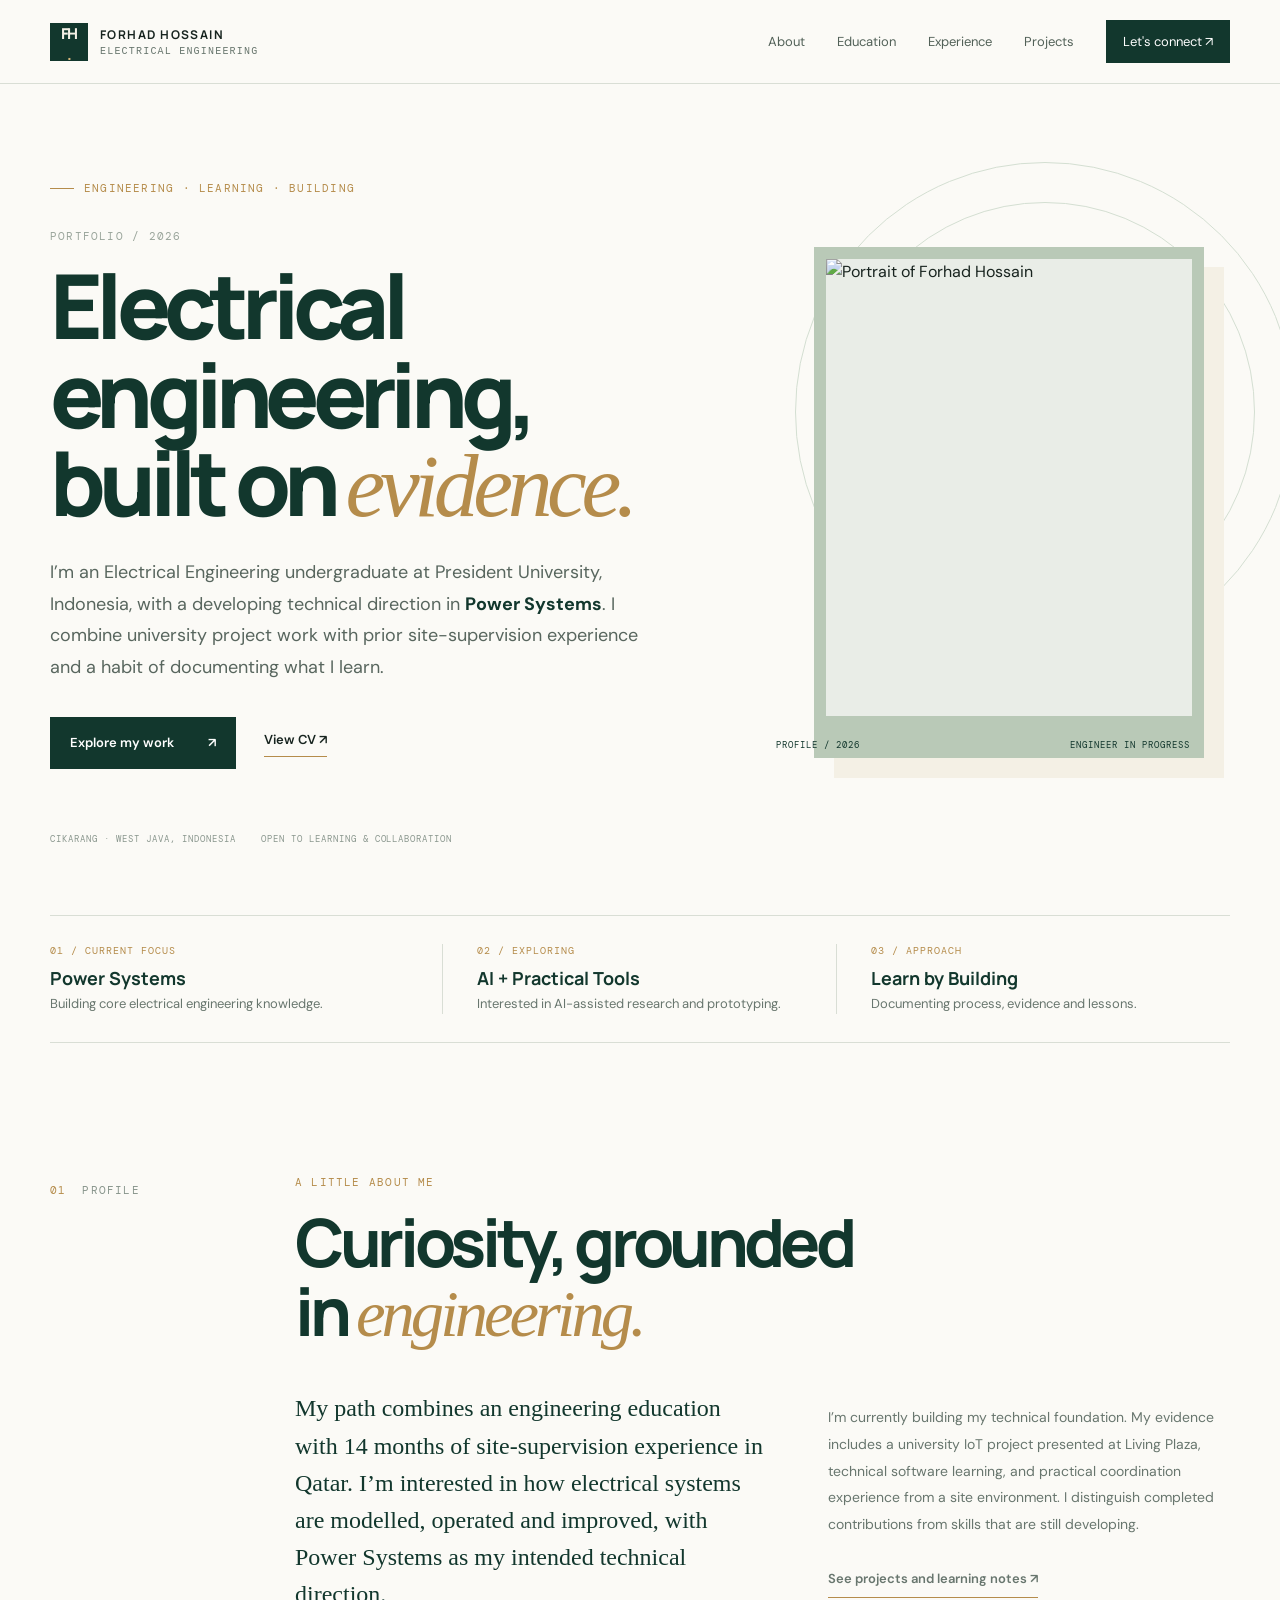
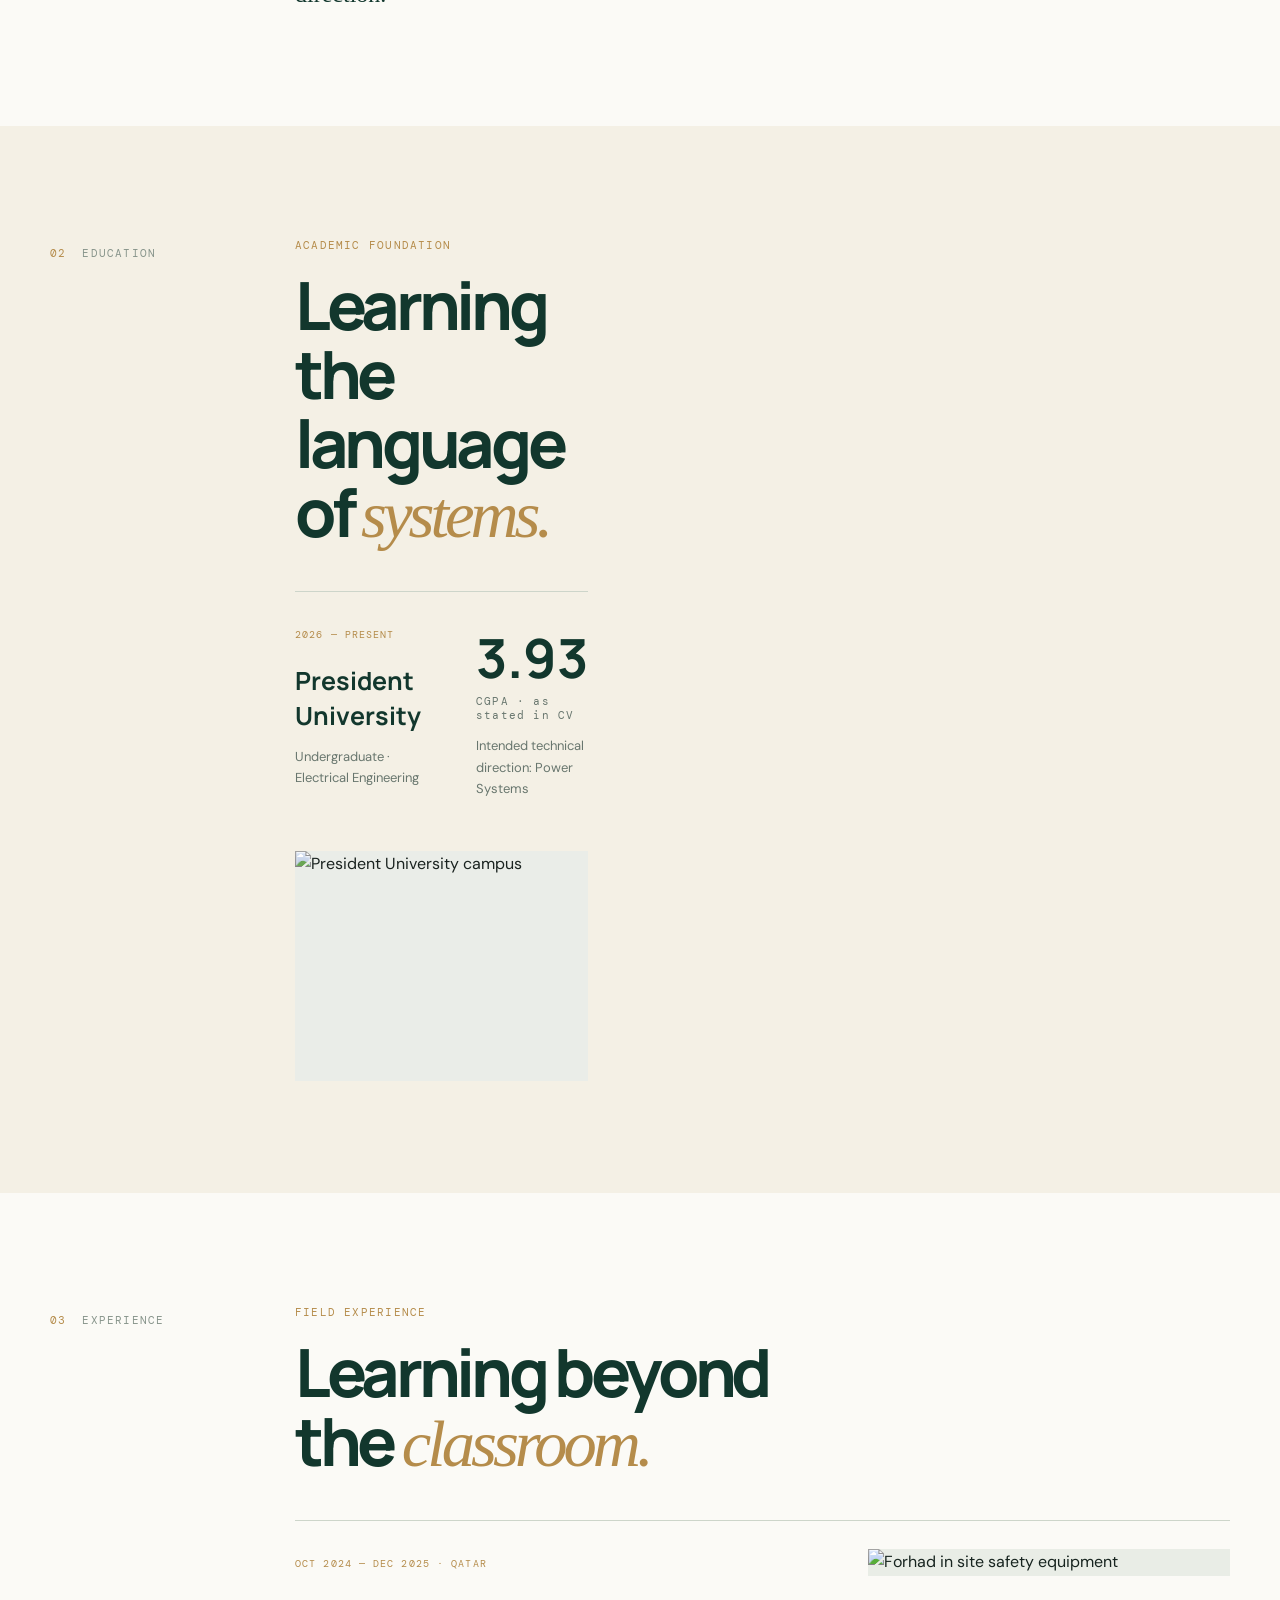
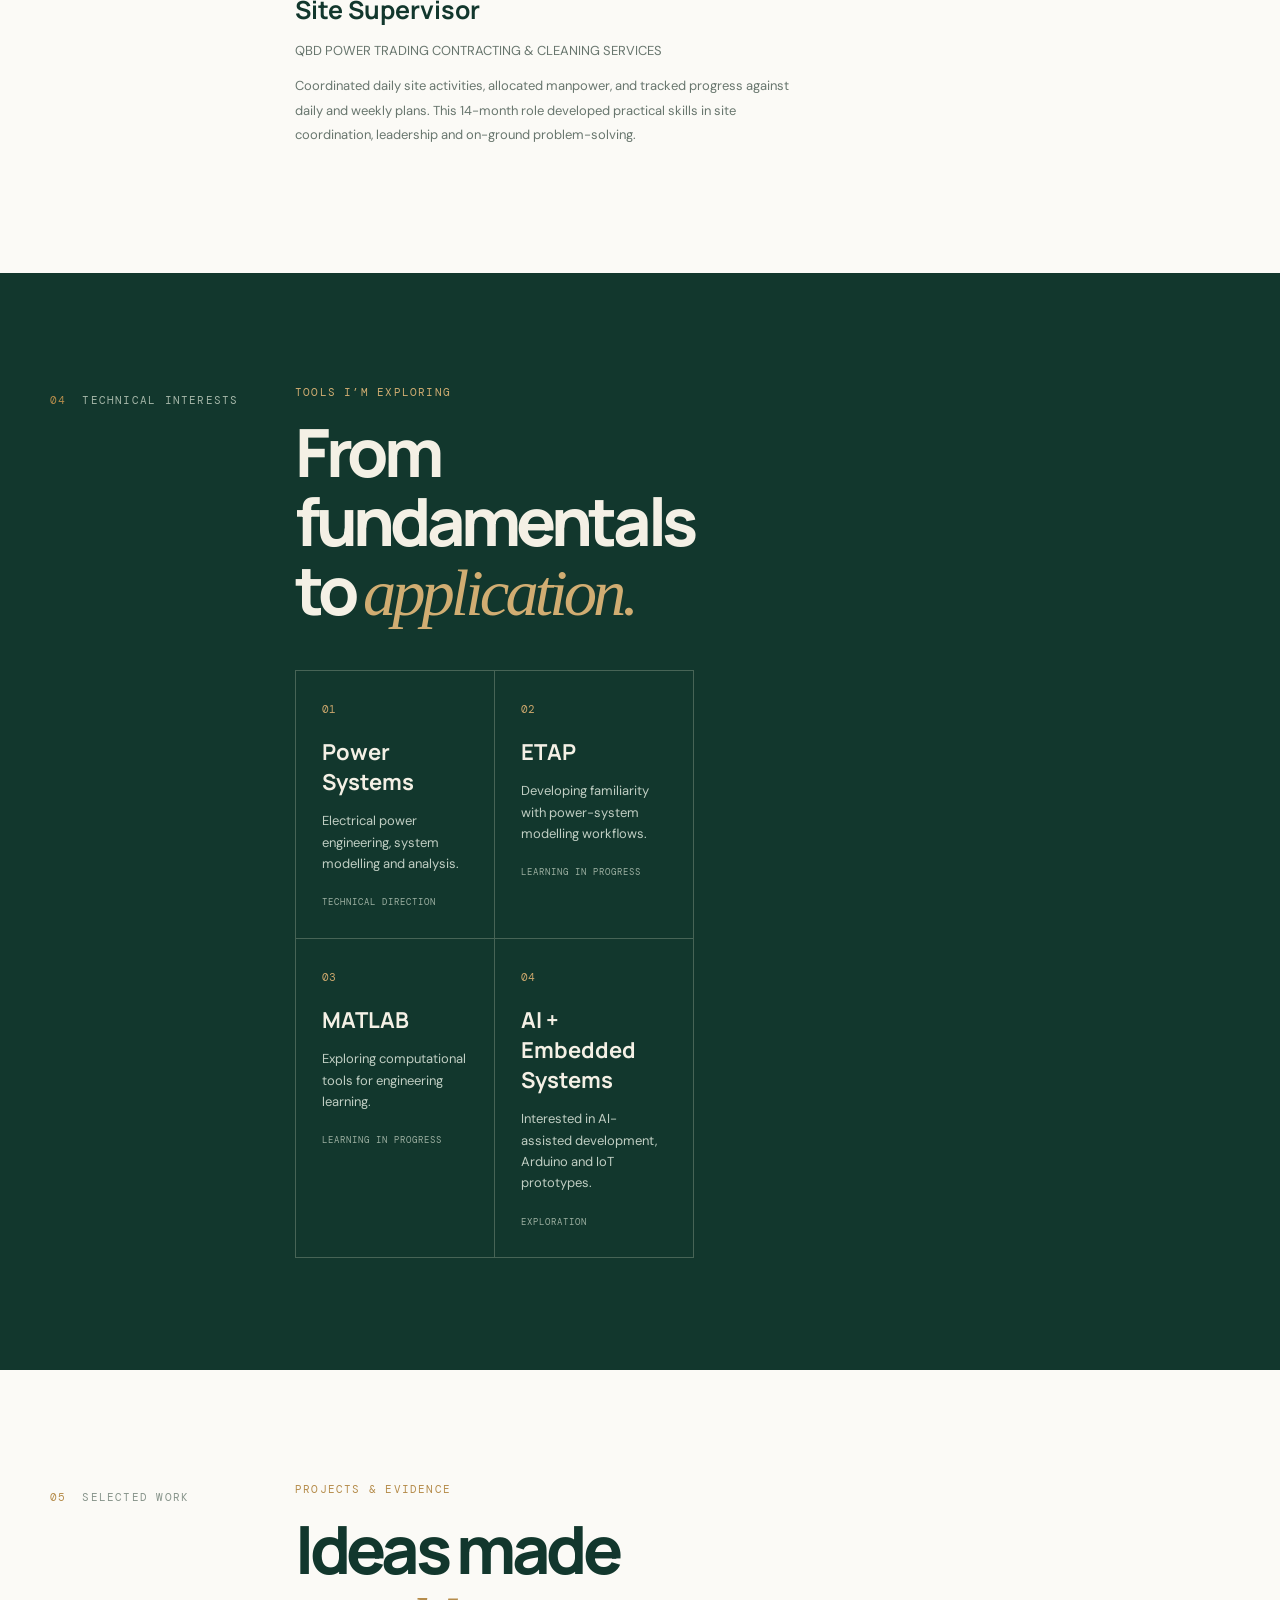
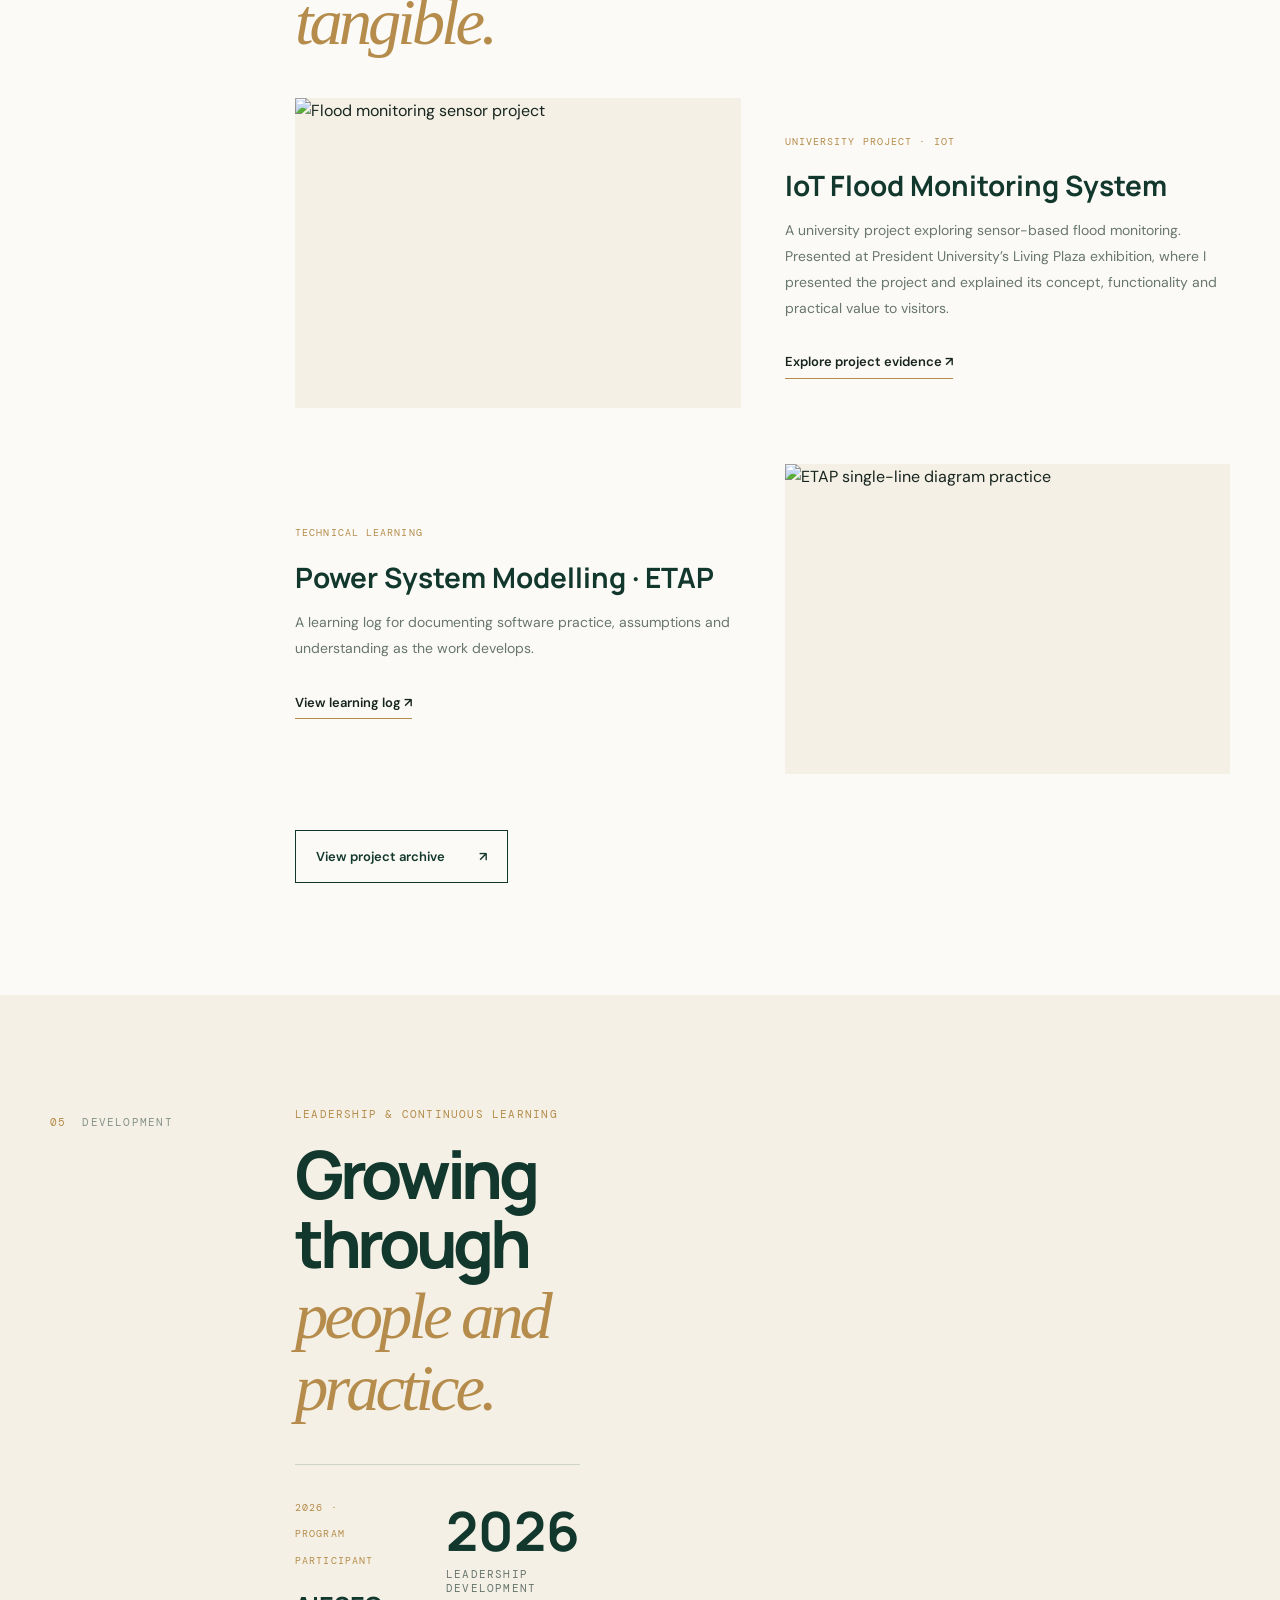
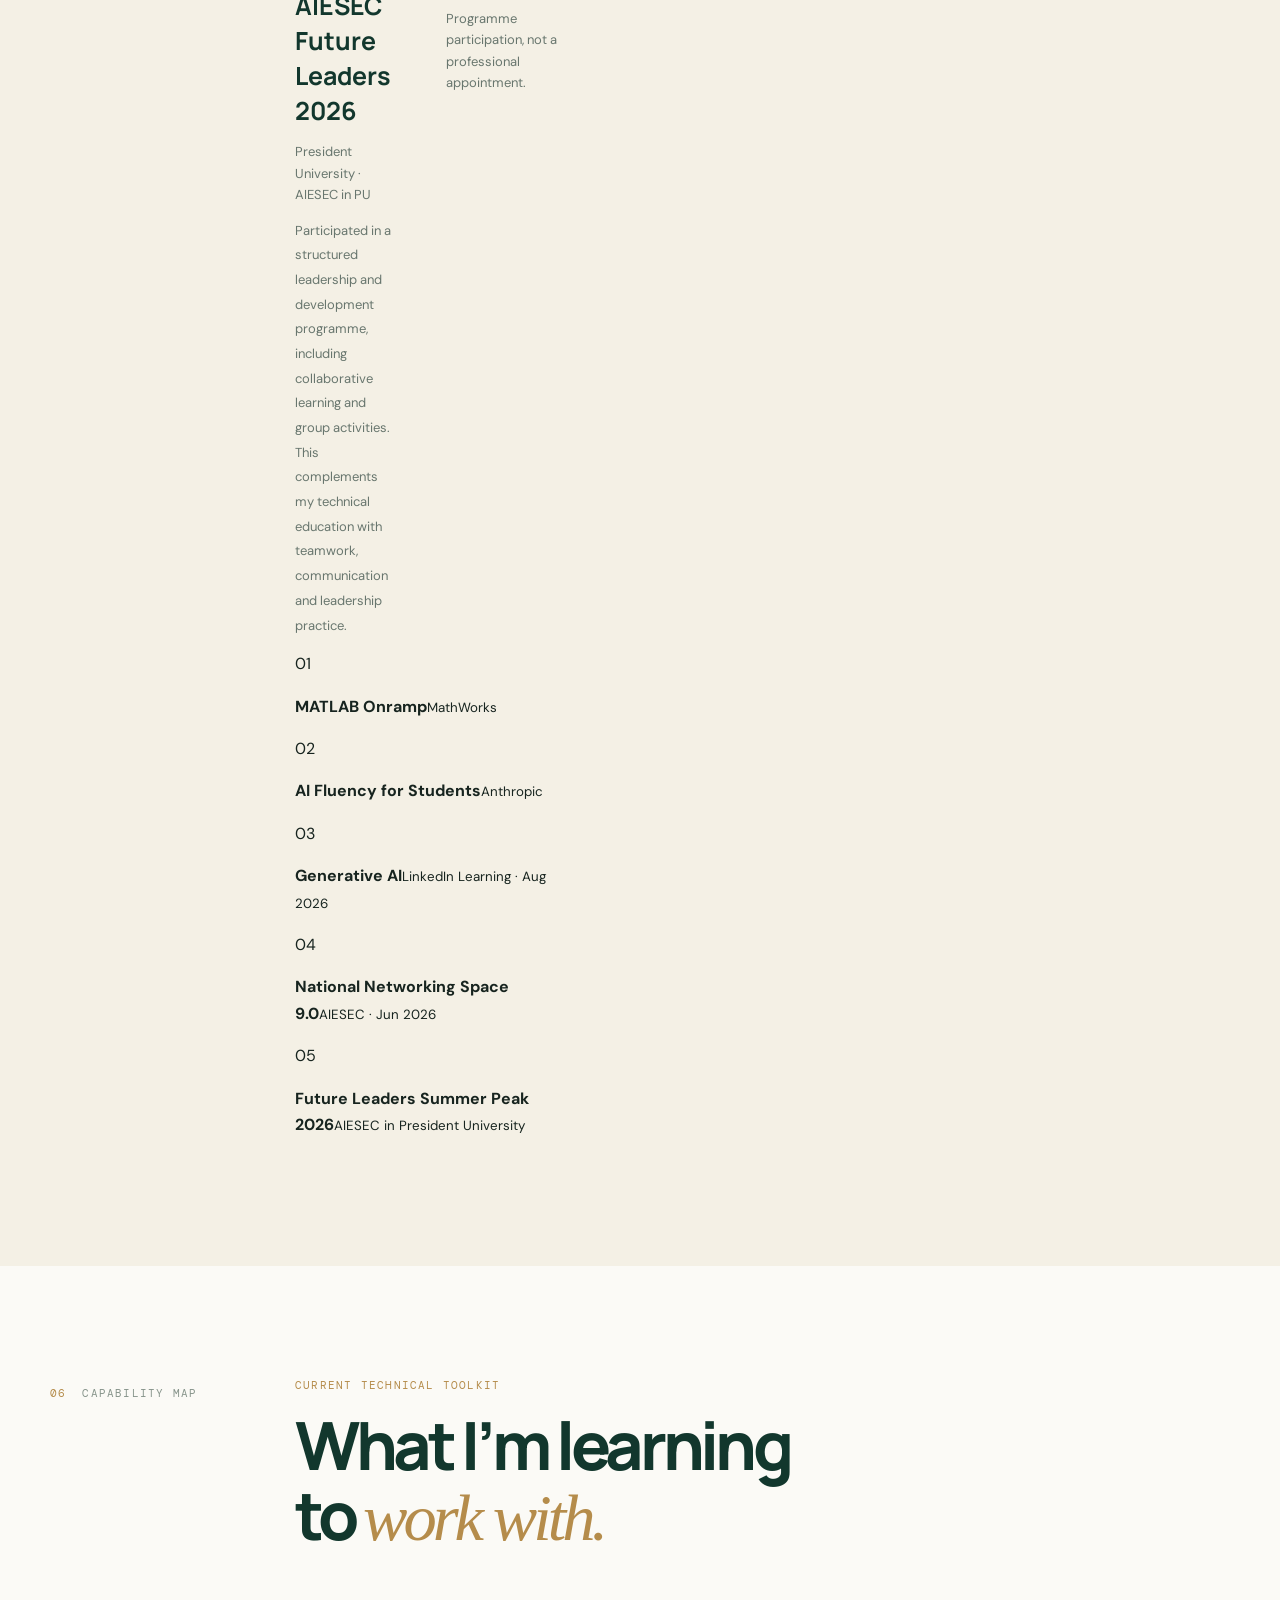
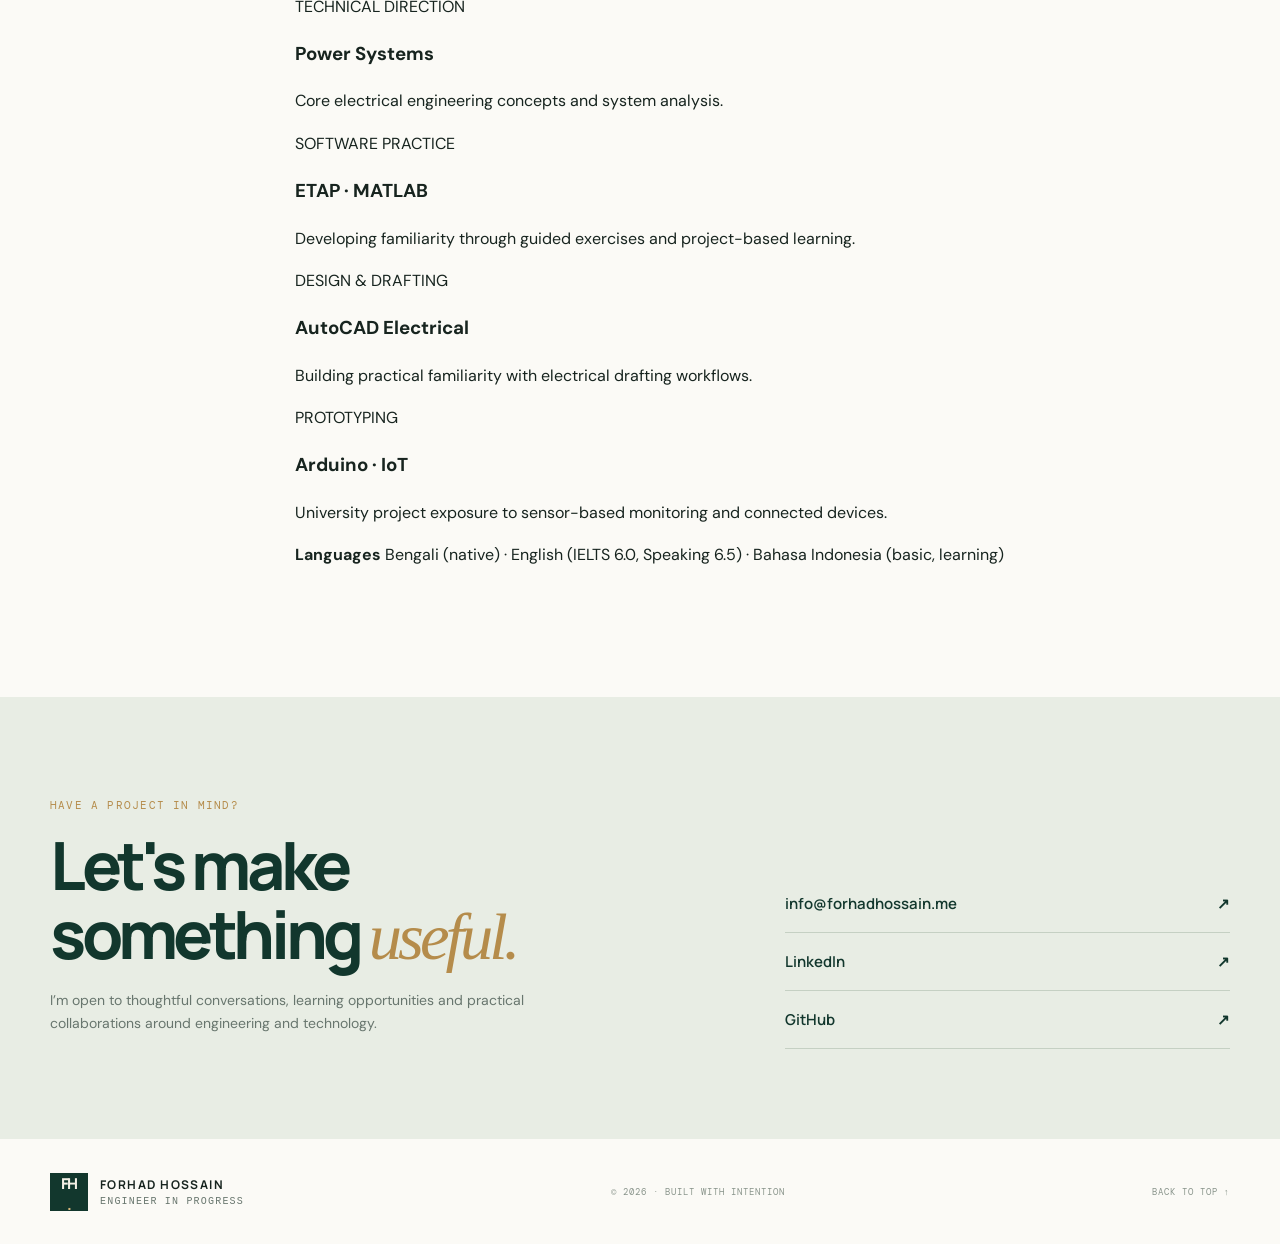
==== commit a66386d5: "Strengthen portfolio positioning, evidence and profile sections" ====
--- a/index.html
+++ b/index.html
@@ -2,9 +2,9 @@
 <html lang="en">
 <head>
 <meta charset="utf-8"><meta name="viewport" content="width=device-width,initial-scale=1">
-<meta name="robots" content="noindex, follow"><meta name="theme-color" content="#12372d">
-<title>Forhad Hossain | Electrical Engineering</title>
-<meta name="description" content="Forhad Hossain, Electrical Engineering undergraduate at President University, Indonesia. Developing a foundation in Power Systems through project work and technical learning.">
+<meta name="robots" content="noindex, follow"><meta name="theme-color" content="#12372d"><meta name="author" content="Forhad Hossain"><meta property="og:type" content="website"><meta property="og:title" content="Forhad Hossain | Electrical Engineering & Power Systems"><meta property="og:description" content="Electrical Engineering undergraduate at President University, building a foundation in Power Systems through project work and technical learning."><meta property="og:url" content="https://forhadhossain.me/"><meta name="twitter:card" content="summary_large_image"><meta name="twitter:title" content="Forhad Hossain | Electrical Engineering"><meta name="twitter:description" content="Engineering education, practical experience and project evidence."><link rel="icon" href="data:image/svg+xml,%3Csvg xmlns=%22http://www.w3.org/2000/svg%22 viewBox=%220 0 64 64%22%3E%3Crect width=%2264%22 height=%2264%22 fill=%22%2312372d%22/%3E%3Ctext x=%2232%22 y=%2242%22 font-size=%2230%22 text-anchor=%22middle%22 fill=%22%23f4f0e5%22 font-family=%22Arial%22 font-weight=%22bold%22%3EFH%3C/text%3E%3C/svg%3E">
+<title>Forhad Hossain | Electrical Engineering Student & Power Systems</title>
+<meta name="description" content="Forhad Hossain is an Electrical Engineering undergraduate at President University, Indonesia, building a foundation in Power Systems through project work and practical experience.">
 <link rel="preconnect" href="https://fonts.googleapis.com"><link rel="preconnect" href="https://fonts.gstatic.com" crossorigin>
 <link href="https://fonts.googleapis.com/css2?family=DM+Mono:wght@400;500&family=DM+Sans:wght@400;500;600;700&family=Manrope:wght@400;500;600;700;800&display=swap" rel="stylesheet">
 <link rel="stylesheet" href="css/style.css">
@@ -13,13 +13,16 @@
 <a class="skip" href="#main">Skip to content</a>
 <header class="header"><a class="brand" href="index.html"><span class="brand-mark">FH<span>.</span></span><span>FORHAD HOSSAIN<small>ELECTRICAL ENGINEERING</small></span></a><button class="menu" aria-expanded="false" aria-controls="nav" aria-label="Open navigation"><i></i><i></i></button><nav id="nav" aria-label="Primary navigation"><a href="#about">About</a><a href="#education">Education</a><a href="#experience">Experience</a><a href="projects.html">Projects</a><a href="#contact" class="nav-cta">Let's connect ↗</a></nav></header>
 <main id="main">
-<section class="hero wrap"><div class="hero-copy"><p class="eyebrow"><span></span> ENGINEERING · LEARNING · BUILDING</p><p class="index">PORTFOLIO / 2026</p><h1>Learning how<br>power <em>moves.</em></h1><p class="intro">I’m Forhad, an Electrical Engineering undergraduate at President University, Indonesia. I’m building my foundation in <strong>Power Systems</strong> through university projects, technical software practice and hands-on learning.</p><div class="actions"><a class="button button-dark" href="projects.html">Explore my work <span>↗</span></a><a class="text-link" href="../assets/resume/Forhad-Hossain-CV.pdf" target="_blank" rel="noreferrer">View CV ↗</a></div><div class="hero-meta"><span>BASED IN INDONESIA</span><span>OPEN TO LEARNING & COLLABORATION</span></div></div><div class="hero-visual"><div class="portrait-frame"><img src="../assets/profile/profile.jpg" alt="Portrait of Forhad Hossain"></div><div class="image-note"><span>PROFILE / 2026</span><span>ENGINEER IN PROGRESS</span></div><div class="orbit orbit-one"></div><div class="orbit orbit-two"></div></div></section>
+<section class="hero wrap"><div class="hero-copy"><p class="eyebrow"><span></span> ENGINEERING · LEARNING · BUILDING</p><p class="index">PORTFOLIO / 2026</p><h1>Electrical engineering,<br>built on <em>evidence.</em></h1><p class="intro">I’m an Electrical Engineering undergraduate at President University, Indonesia, with a developing technical direction in <strong>Power Systems</strong>. I combine university project work with prior site-supervision experience and a habit of documenting what I learn.</p><div class="actions"><a class="button button-dark" href="projects.html">Explore my work <span>↗</span></a><a class="text-link" href="https://forhadhossain.me/assets/resume/Forhad-Hossain-CV.pdf" target="_blank" rel="noreferrer">View CV ↗</a></div><div class="hero-meta"><span>CIKARANG · WEST JAVA, INDONESIA</span><span>OPEN TO LEARNING & COLLABORATION</span></div></div><div class="hero-visual"><div class="portrait-frame"><img fetchpriority="high" src="https://forhadhossain.me/assets/profile/profile.jpg" alt="Portrait of Forhad Hossain"></div><div class="image-note"><span>PROFILE / 2026</span><span>ENGINEER IN PROGRESS</span></div><div class="orbit orbit-one"></div><div class="orbit orbit-two"></div></div></section>
 <section class="signal wrap"><div><small>01 / CURRENT FOCUS</small><strong>Power Systems</strong><p>Building core electrical engineering knowledge.</p></div><div><small>02 / EXPLORING</small><strong>AI + Practical Tools</strong><p>Interested in AI-assisted research and prototyping.</p></div><div><small>03 / APPROACH</small><strong>Learn by Building</strong><p>Documenting process, evidence and lessons.</p></div></section>
-<section id="about" class="section wrap"><div class="section-label"><span>01</span><span>PROFILE</span></div><div class="section-body"><p class="eyebrow">A LITTLE ABOUT ME</p><h2>Curiosity, grounded<br>in <em>engineering.</em></h2><div class="two-col"><p class="large-copy">My path combines an engineering education with practical site experience. I’m interested in how electrical systems are designed, operated and improved, and how emerging AI tools can support practical problem-solving.</p><div class="body-copy"><p>I’m currently an undergraduate student, so my strongest evidence comes from university work, project demonstrations and a growing collection of technical exercises. I aim to communicate what I have actually built, what I understand, and what I’m still learning.</p><a class="under-link" href="projects.html">See projects and learning notes ↗</a></div></div></div></section>
-<section id="education" class="section section-tint"><div class="wrap section-grid"><div class="section-label"><span>02</span><span>EDUCATION</span></div><div class="section-body"><p class="eyebrow">ACADEMIC FOUNDATION</p><h2>Learning the<br>language of <em>systems.</em></h2><div class="record"><div><span class="tag">2026 — PRESENT</span><h3>President University</h3><p>Undergraduate · Electrical Engineering</p></div><div class="record-side"><strong>3.93</strong><small>CGPA · as stated in CV</small><p>Intended technical direction: Power Systems</p></div></div><img class="campus" src="../assets/education/university.jpg" alt="President University campus"></div></div></section>
-<section id="experience" class="section wrap"><div class="section-label"><span>03</span><span>EXPERIENCE</span></div><div class="section-body"><p class="eyebrow">FIELD EXPERIENCE</p><h2>Learning beyond<br>the <em>classroom.</em></h2><div class="record"><div><span class="tag">OCT 2024 — DEC 2025 · QATAR</span><h3>Site Supervisor</h3><p>QBD POWER TRADING CONTRACTING & CLEANING SERVICES</p><p class="body-copy">Coordinated daily site activities, allocated manpower, and tracked progress against daily and weekly plans. This 14-month role developed practical skills in site coordination, leadership and on-ground problem-solving.</p></div><div class="record-side"><img src="../assets/experience/site-work.jpg" alt="Forhad in site safety equipment"></div></div></div></section>
+<section id="about" class="section wrap"><div class="section-label"><span>01</span><span>PROFILE</span></div><div class="section-body"><p class="eyebrow">A LITTLE ABOUT ME</p><h2>Curiosity, grounded<br>in <em>engineering.</em></h2><div class="two-col"><p class="large-copy">My path combines an engineering education with 14 months of site-supervision experience in Qatar. I’m interested in how electrical systems are modelled, operated and improved, with Power Systems as my intended technical direction.</p><div class="body-copy"><p>I’m currently building my technical foundation. My evidence includes a university IoT project presented at Living Plaza, technical software learning, and practical coordination experience from a site environment. I distinguish completed contributions from skills that are still developing.</p><a class="under-link" href="projects.html">See projects and learning notes ↗</a></div></div></div></section>
+<section id="education" class="section section-tint"><div class="wrap section-grid"><div class="section-label"><span>02</span><span>EDUCATION</span></div><div class="section-body"><p class="eyebrow">ACADEMIC FOUNDATION</p><h2>Learning the<br>language of <em>systems.</em></h2><div class="record"><div><span class="tag">2026 — PRESENT</span><h3>President University</h3><p>Undergraduate · Electrical Engineering</p></div><div class="record-side"><strong>3.93</strong><small>CGPA · as stated in CV</small><p>Intended technical direction: Power Systems</p></div></div><img class="campus" loading="lazy" src="https://forhadhossain.me/assets/education/university.jpg" alt="President University campus"></div></div></section>
+<section id="experience" class="section wrap"><div class="section-label"><span>03</span><span>EXPERIENCE</span></div><div class="section-body"><p class="eyebrow">FIELD EXPERIENCE</p><h2>Learning beyond<br>the <em>classroom.</em></h2><div class="record"><div><span class="tag">OCT 2024 — DEC 2025 · QATAR</span><h3>Site Supervisor</h3><p>QBD POWER TRADING CONTRACTING & CLEANING SERVICES</p><p class="body-copy">Coordinated daily site activities, allocated manpower, and tracked progress against daily and weekly plans. This 14-month role developed practical skills in site coordination, leadership and on-ground problem-solving.</p></div><div class="record-side"><img loading="lazy" src="https://forhadhossain.me/assets/experience/site-work.jpg" alt="Forhad in site safety equipment"></div></div></div></section>
 <section class="section section-dark"><div class="wrap section-grid"><div class="section-label"><span>04</span><span>TECHNICAL INTERESTS</span></div><div class="section-body"><p class="eyebrow">TOOLS I’M EXPLORING</p><h2>From fundamentals<br>to <em>application.</em></h2><div class="interest-grid"><article><span>01</span><h3>Power Systems</h3><p>Electrical power engineering, system modelling and analysis.</p><small>TECHNICAL DIRECTION</small></article><article><span>02</span><h3>ETAP</h3><p>Developing familiarity with power-system modelling workflows.</p><small>LEARNING IN PROGRESS</small></article><article><span>03</span><h3>MATLAB</h3><p>Exploring computational tools for engineering learning.</p><small>LEARNING IN PROGRESS</small></article><article><span>04</span><h3>AI + Embedded Systems</h3><p>Interested in AI-assisted development, Arduino and IoT prototypes.</p><small>EXPLORATION</small></article></div></div></div></section>
-<section class="section wrap"><div class="section-label"><span>05</span><span>SELECTED WORK</span></div><div class="section-body"><p class="eyebrow">PROJECTS & EVIDENCE</p><h2>Ideas made<br><em>tangible.</em></h2><div class="project-feature"><img src="../assets/projects/iot/flood-sensor.jpg" alt="Flood monitoring sensor project"><div><span class="tag">UNIVERSITY PROJECT · IOT</span><h3>IoT Flood Monitoring System</h3><p>A university project exploring sensor-based flood monitoring. Presented at President University’s Living Plaza exhibition, where I presented the project and explained its concept, functionality and practical value to visitors.</p><a class="under-link" href="projects.html#flood">Explore project evidence ↗</a></div></div><div class="project-feature reverse"><img src="../assets/projects/etap/beginner-01.jpg" alt="ETAP single-line diagram practice"><div><span class="tag">TECHNICAL LEARNING</span><h3>Power System Modelling · ETAP</h3><p>A learning log for documenting software practice, assumptions and understanding as the work develops.</p><a class="under-link" href="projects.html#etap">View learning log ↗</a></div></div><a class="button button-outline" href="projects.html">View project archive <span>↗</span></a></div></section>
+<section class="section wrap"><div class="section-label"><span>05</span><span>SELECTED WORK</span></div><div class="section-body"><p class="eyebrow">PROJECTS & EVIDENCE</p><h2>Ideas made<br><em>tangible.</em></h2><div class="project-feature"><img loading="lazy" src="https://forhadhossain.me/assets/projects/iot/flood-sensor.jpg" alt="Flood monitoring sensor project"><div><span class="tag">UNIVERSITY PROJECT · IOT</span><h3>IoT Flood Monitoring System</h3><p>A university project exploring sensor-based flood monitoring. Presented at President University’s Living Plaza exhibition, where I presented the project and explained its concept, functionality and practical value to visitors.</p><a class="under-link" href="projects.html#flood">Explore project evidence ↗</a></div></div><div class="project-feature reverse"><img loading="lazy" src="https://forhadhossain.me/assets/projects/etap/beginner-01.jpg" alt="ETAP single-line diagram practice"><div><span class="tag">TECHNICAL LEARNING</span><h3>Power System Modelling · ETAP</h3><p>A learning log for documenting software practice, assumptions and understanding as the work develops.</p><a class="under-link" href="projects.html#etap">View learning log ↗</a></div></div><a class="button button-outline" href="projects.html">View project archive <span>↗</span></a></div></section>
+
+<section class="section section-tint"><div class="wrap section-grid"><div class="section-label"><span>05</span><span>DEVELOPMENT</span></div><div class="section-body"><p class="eyebrow">LEADERSHIP & CONTINUOUS LEARNING</p><h2>Growing through<br><em>people and practice.</em></h2><div class="record"><div><span class="tag">2026 · PROGRAM PARTICIPANT</span><h3>AIESEC Future Leaders 2026</h3><p>President University · AIESEC in PU</p><p class="body-copy">Participated in a structured leadership and development programme, including collaborative learning and group activities. This complements my technical education with teamwork, communication and leadership practice.</p></div><div class="record-side"><strong>2026</strong><small>LEADERSHIP DEVELOPMENT</small><p>Programme participation, not a professional appointment.</p></div></div><div class="credential-list"><div><span>01</span><p><strong>MATLAB Onramp</strong><small>MathWorks</small></p></div><div><span>02</span><p><strong>AI Fluency for Students</strong><small>Anthropic</small></p></div><div><span>03</span><p><strong>Generative AI</strong><small>LinkedIn Learning · Aug 2026</small></p></div><div><span>04</span><p><strong>National Networking Space 9.0</strong><small>AIESEC · Jun 2026</small></p></div><div><span>05</span><p><strong>Future Leaders Summer Peak 2026</strong><small>AIESEC in President University</small></p></div></div></div></div></section>
+<section class="section wrap"><div class="section-label"><span>06</span><span>CAPABILITY MAP</span></div><div class="section-body"><p class="eyebrow">CURRENT TECHNICAL TOOLKIT</p><h2>What I’m learning<br>to <em>work with.</em></h2><div class="capability-grid"><article><span>TECHNICAL DIRECTION</span><h3>Power Systems</h3><p>Core electrical engineering concepts and system analysis.</p></article><article><span>SOFTWARE PRACTICE</span><h3>ETAP · MATLAB</h3><p>Developing familiarity through guided exercises and project-based learning.</p></article><article><span>DESIGN & DRAFTING</span><h3>AutoCAD Electrical</h3><p>Building practical familiarity with electrical drafting workflows.</p></article><article><span>PROTOTYPING</span><h3>Arduino · IoT</h3><p>University project exposure to sensor-based monitoring and connected devices.</p></article></div><p class="language-note"><strong>Languages</strong> Bengali (native) · English (IELTS 6.0, Speaking 6.5) · Bahasa Indonesia (basic, learning)</p></div></section>
 <section id="contact" class="contact"><div class="wrap contact-inner"><div><p class="eyebrow">HAVE A PROJECT IN MIND?</p><h2>Let's make<br>something <em>useful.</em></h2><p>I’m open to thoughtful conversations, learning opportunities and practical collaborations around engineering and technology.</p></div><div class="contact-links"><a href="mailto:info@forhadhossain.me">info@forhadhossain.me <span>↗</span></a><a href="https://www.linkedin.com/in/forhadhossain-ee/" target="_blank" rel="noreferrer">LinkedIn <span>↗</span></a><a href="https://github.com/forhadhossain-ee" target="_blank" rel="noreferrer">GitHub <span>↗</span></a></div></div></section>
 </main><footer class="footer wrap"><a class="brand" href="#"><span class="brand-mark">FH<span>.</span></span><span>FORHAD HOSSAIN<small>ENGINEER IN PROGRESS</small></span></a><span>© 2026 · BUILT WITH INTENTION</span><a href="#main">BACK TO TOP ↑</a></footer>
-<script src="js/script.js"></script></body></html>+<script src="js/script.js" defer></script></body></html>
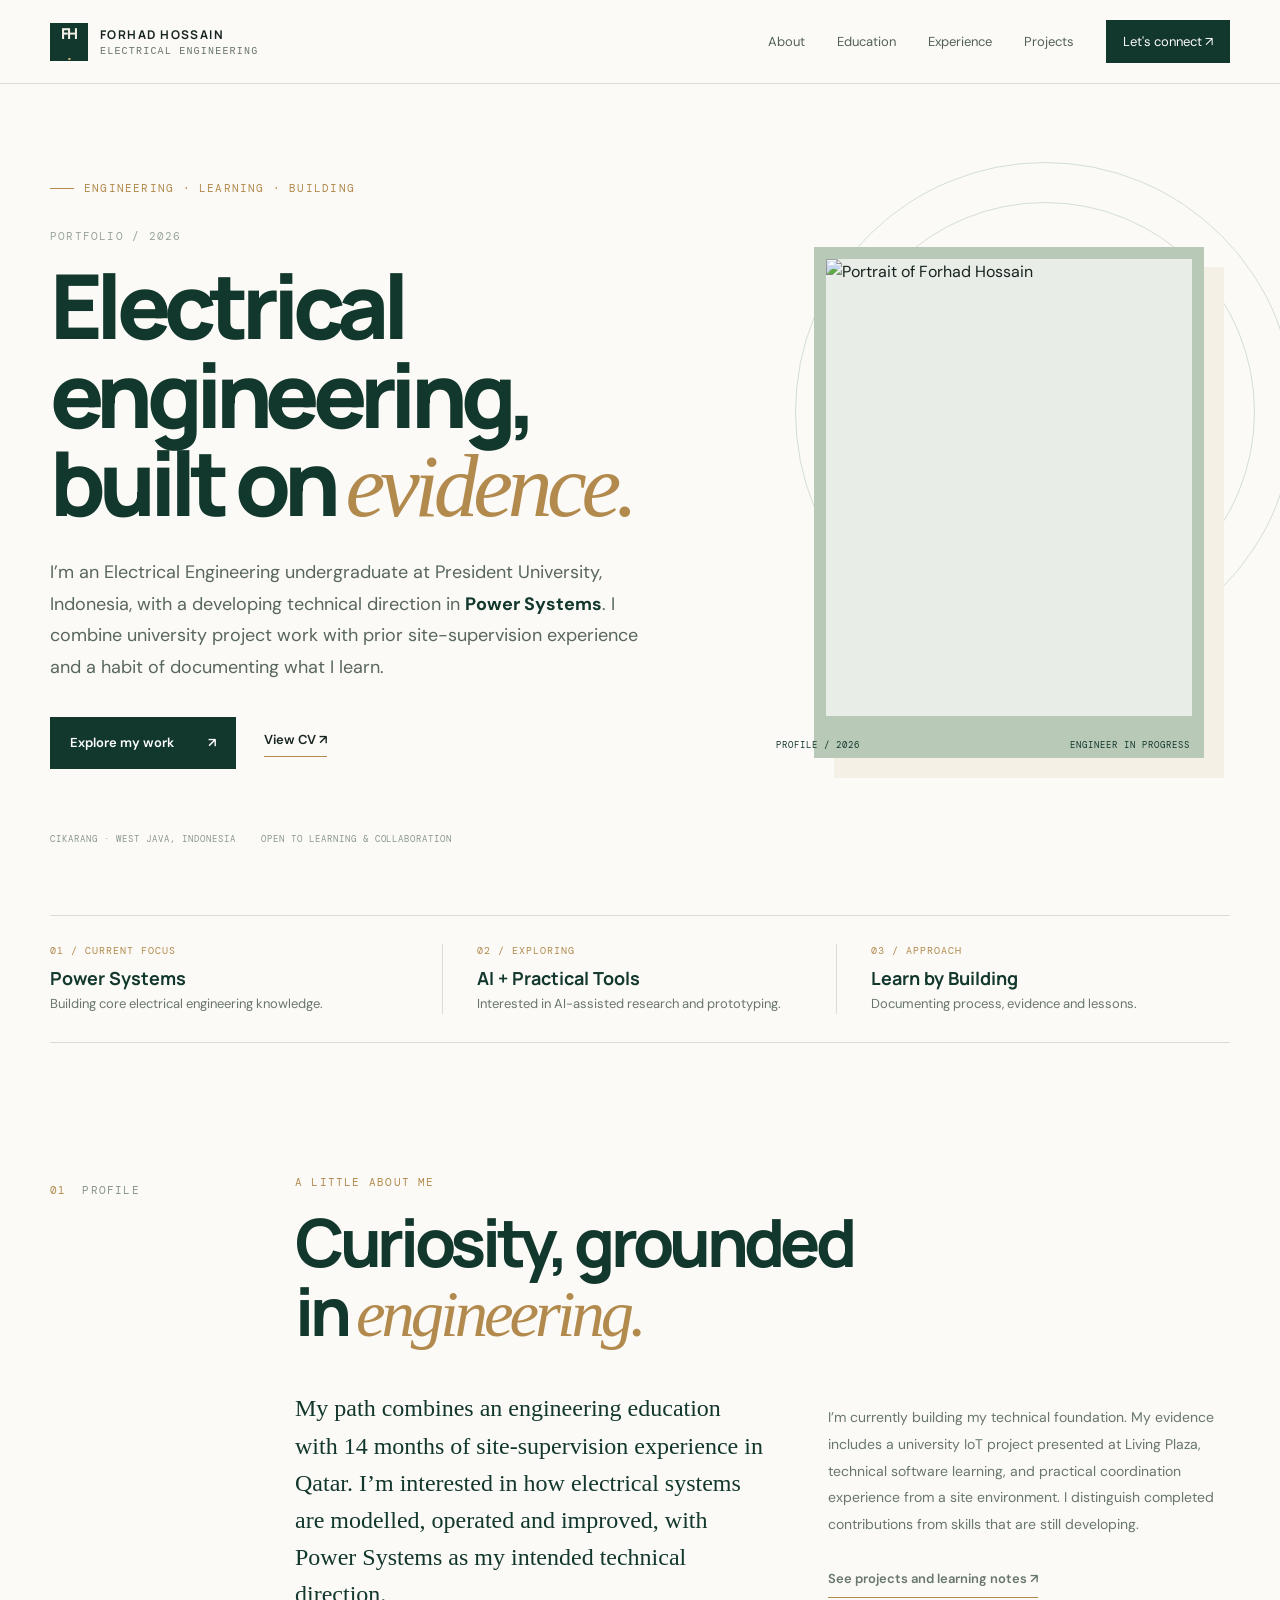
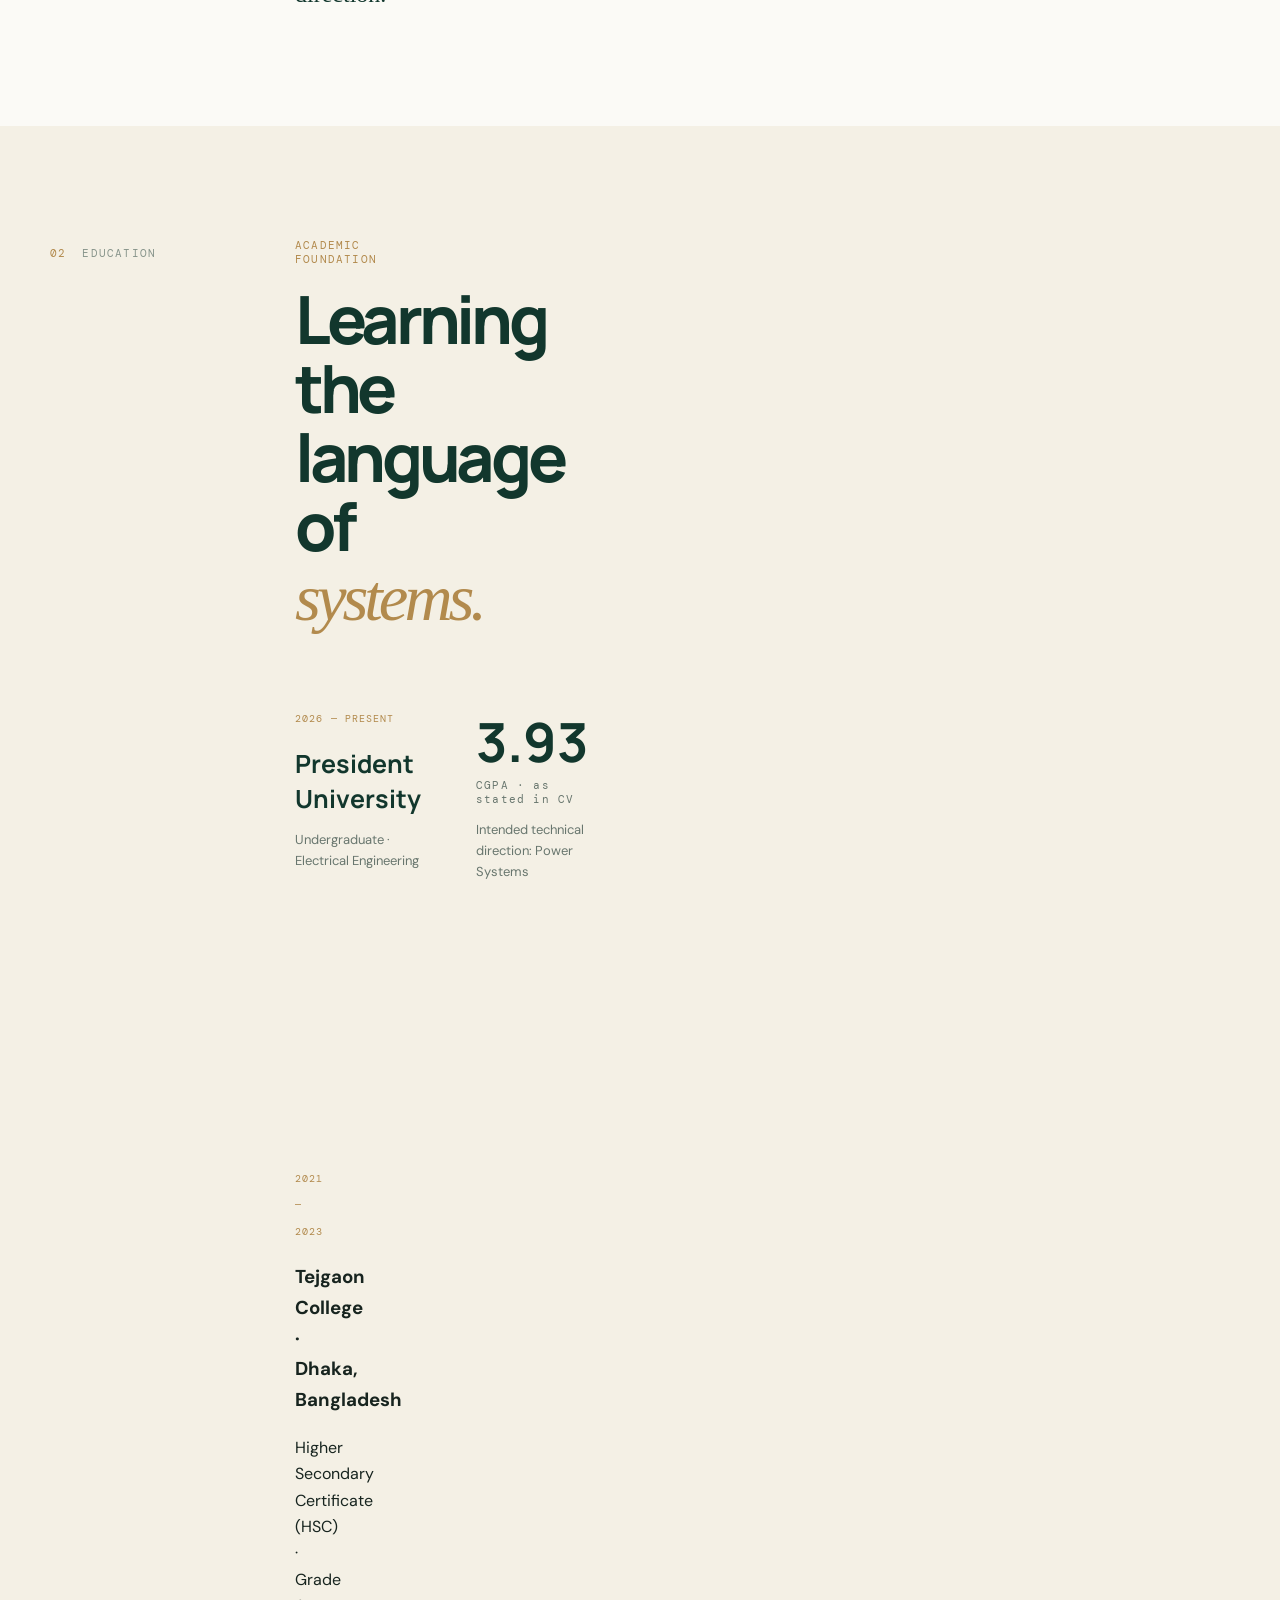
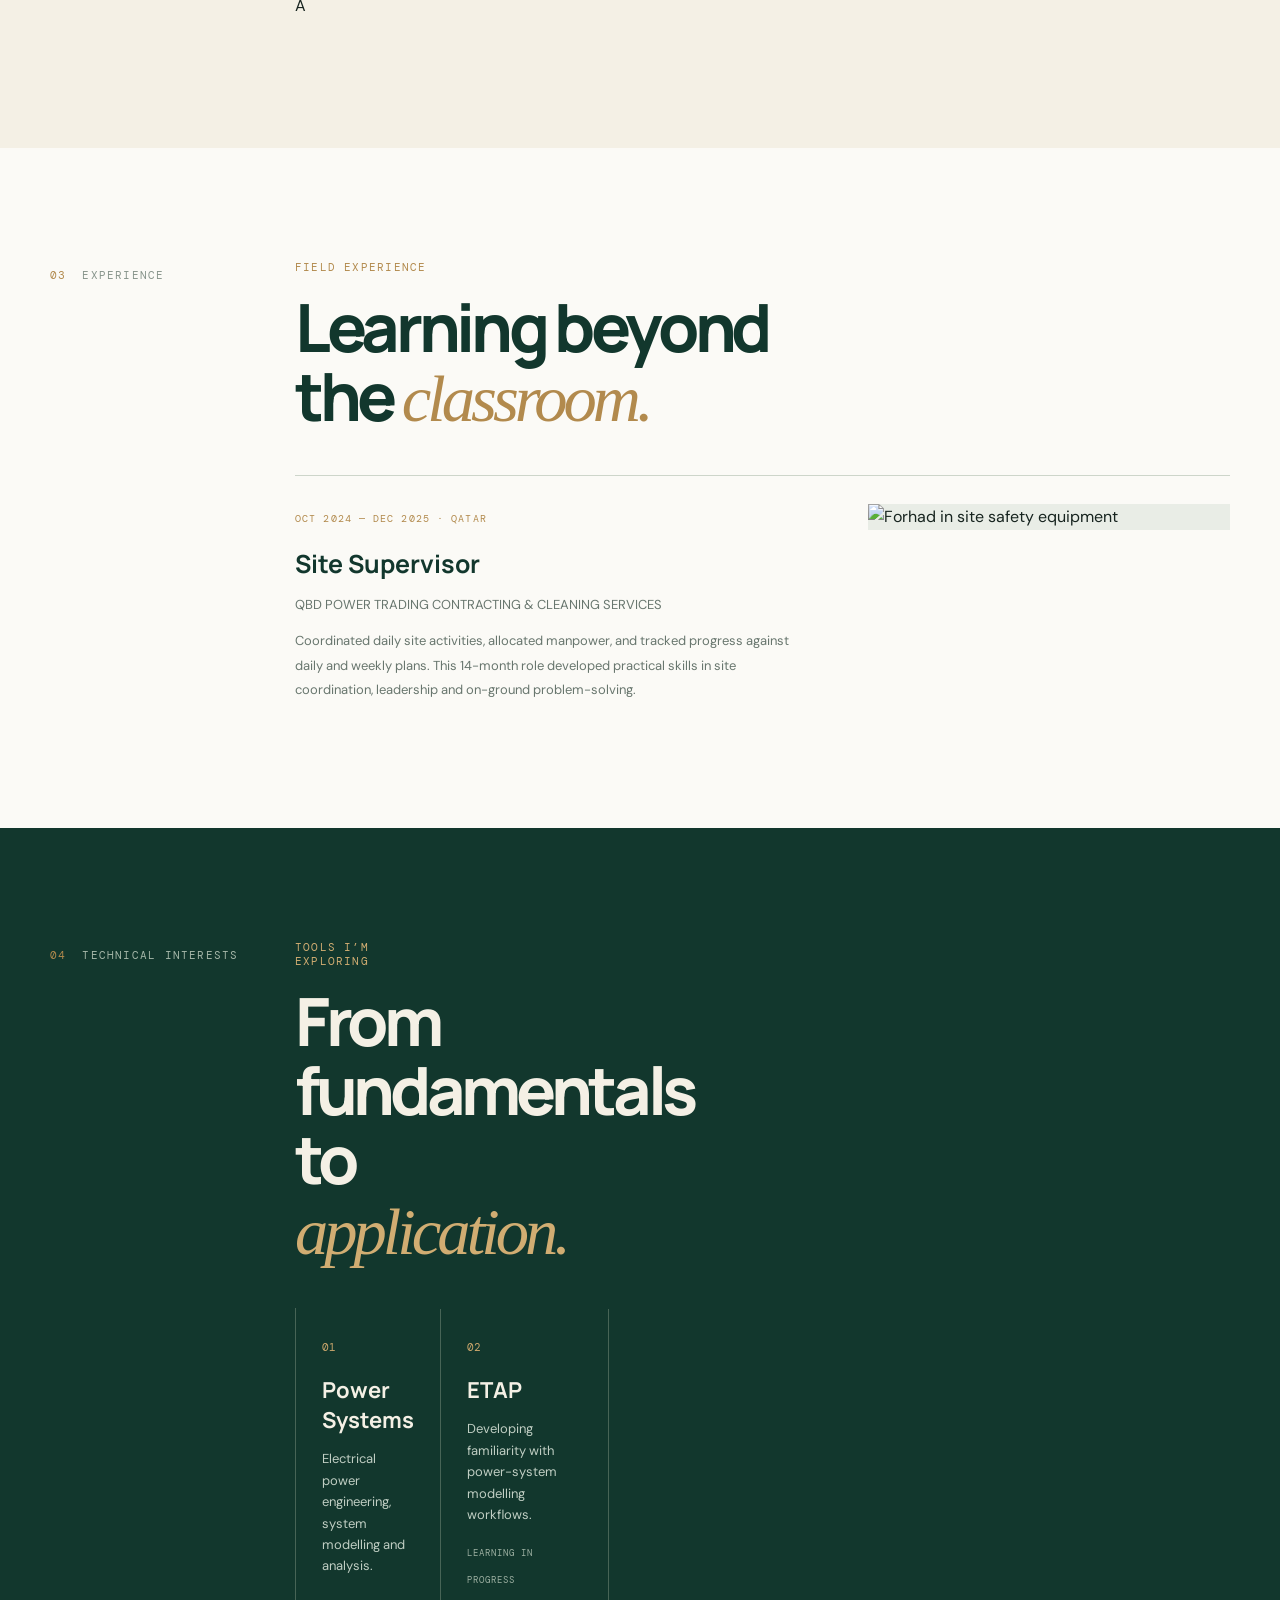
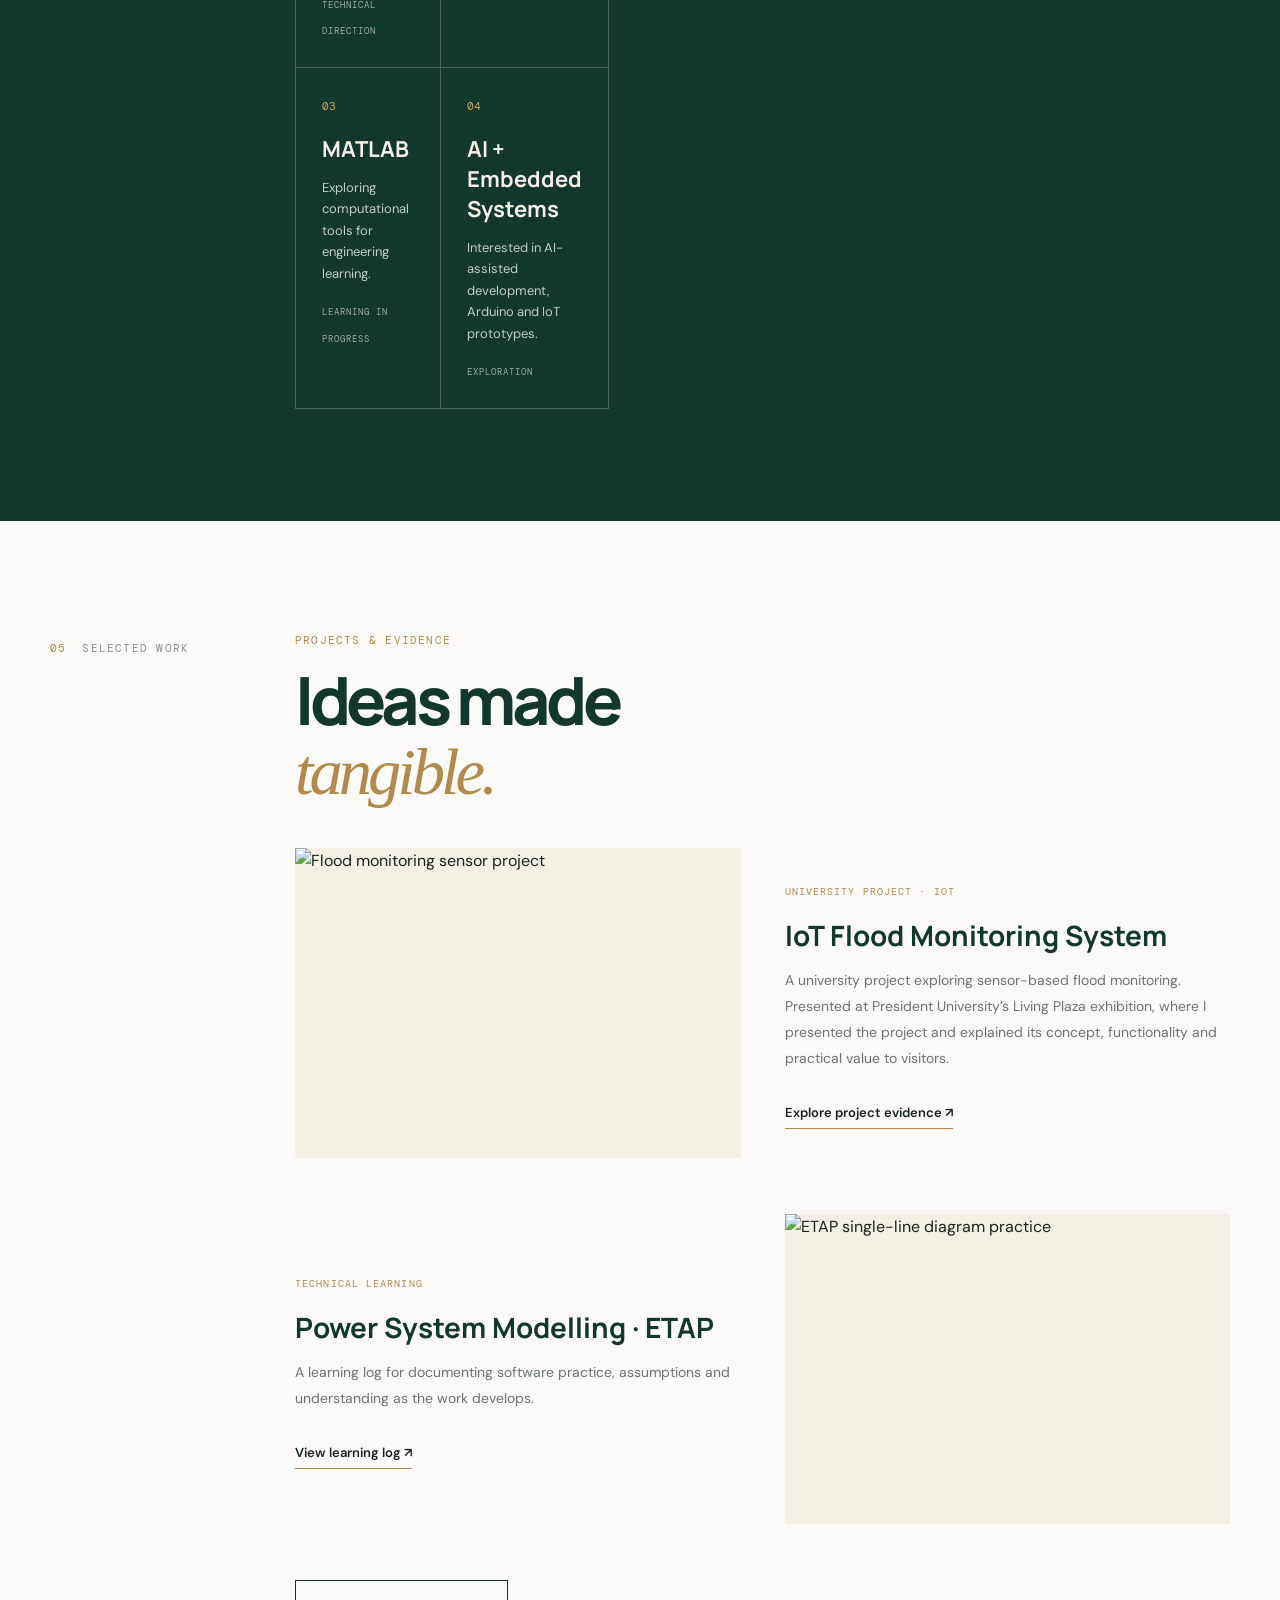
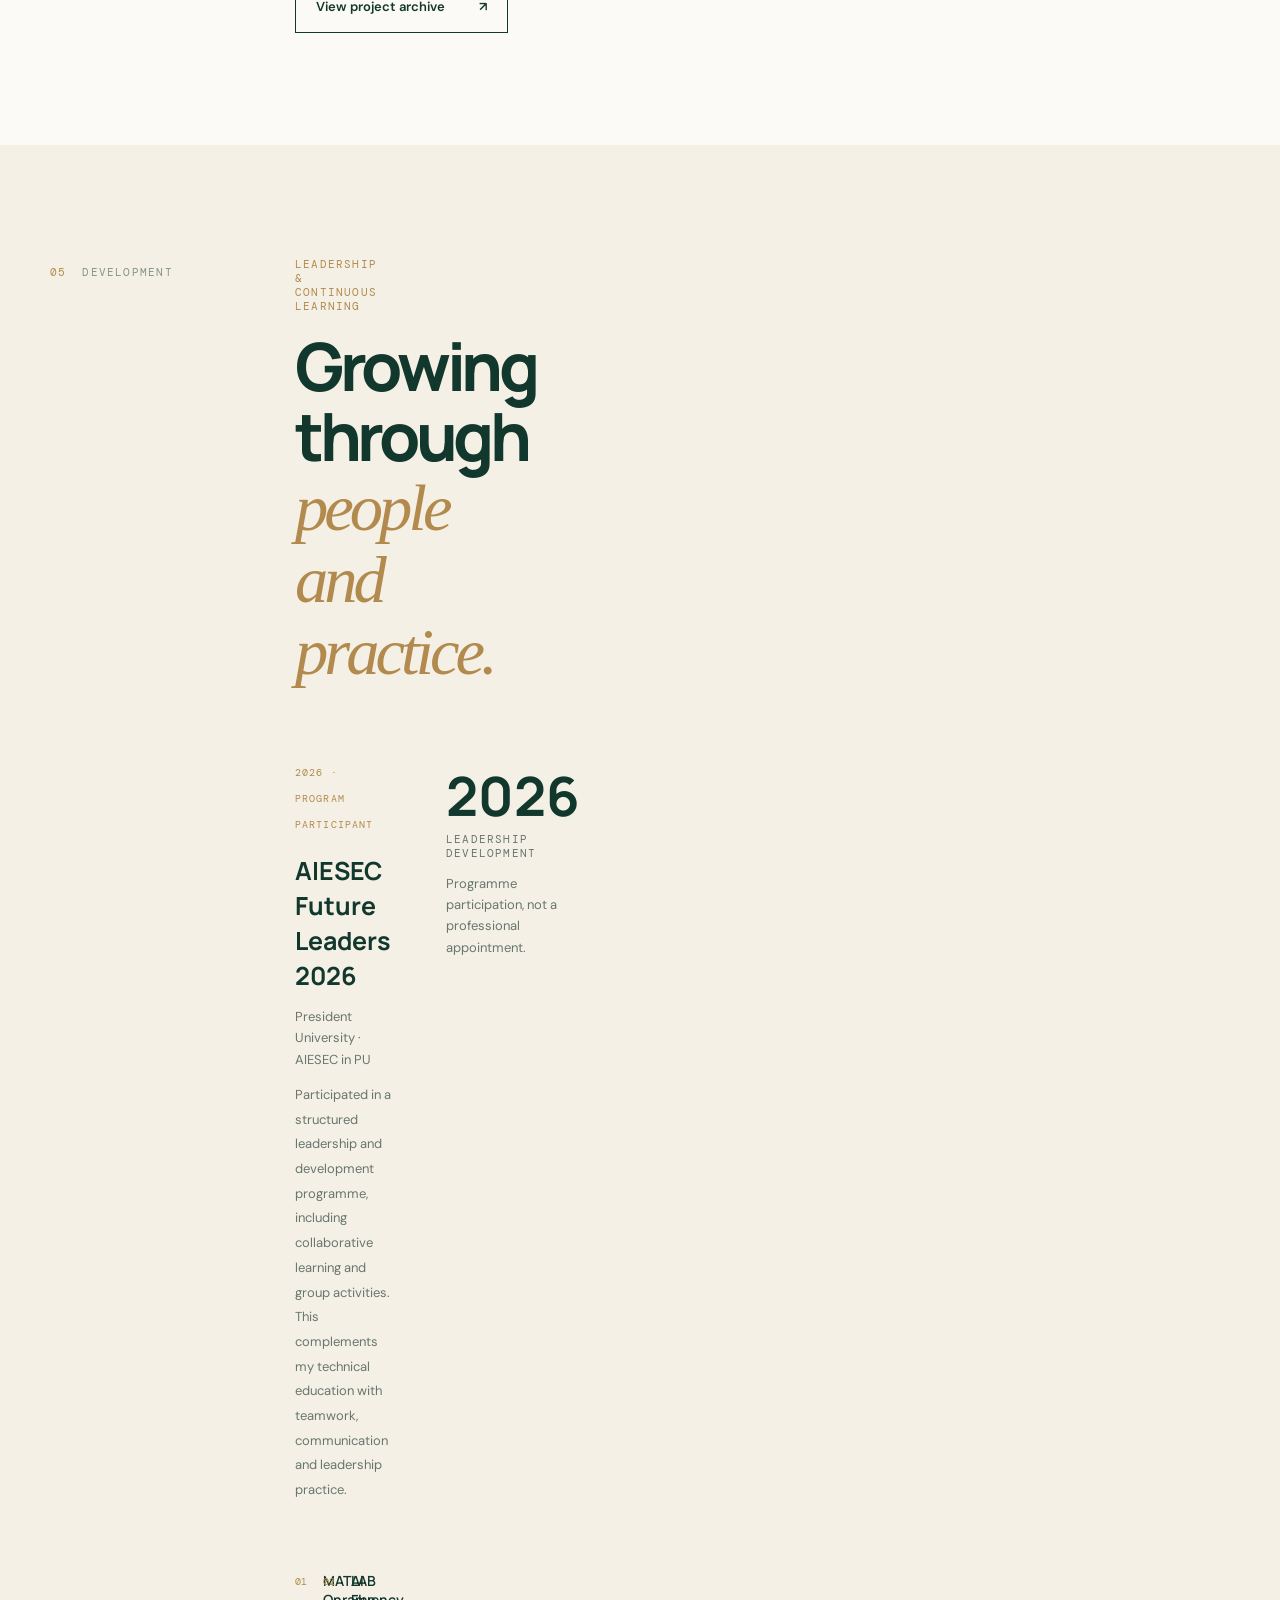
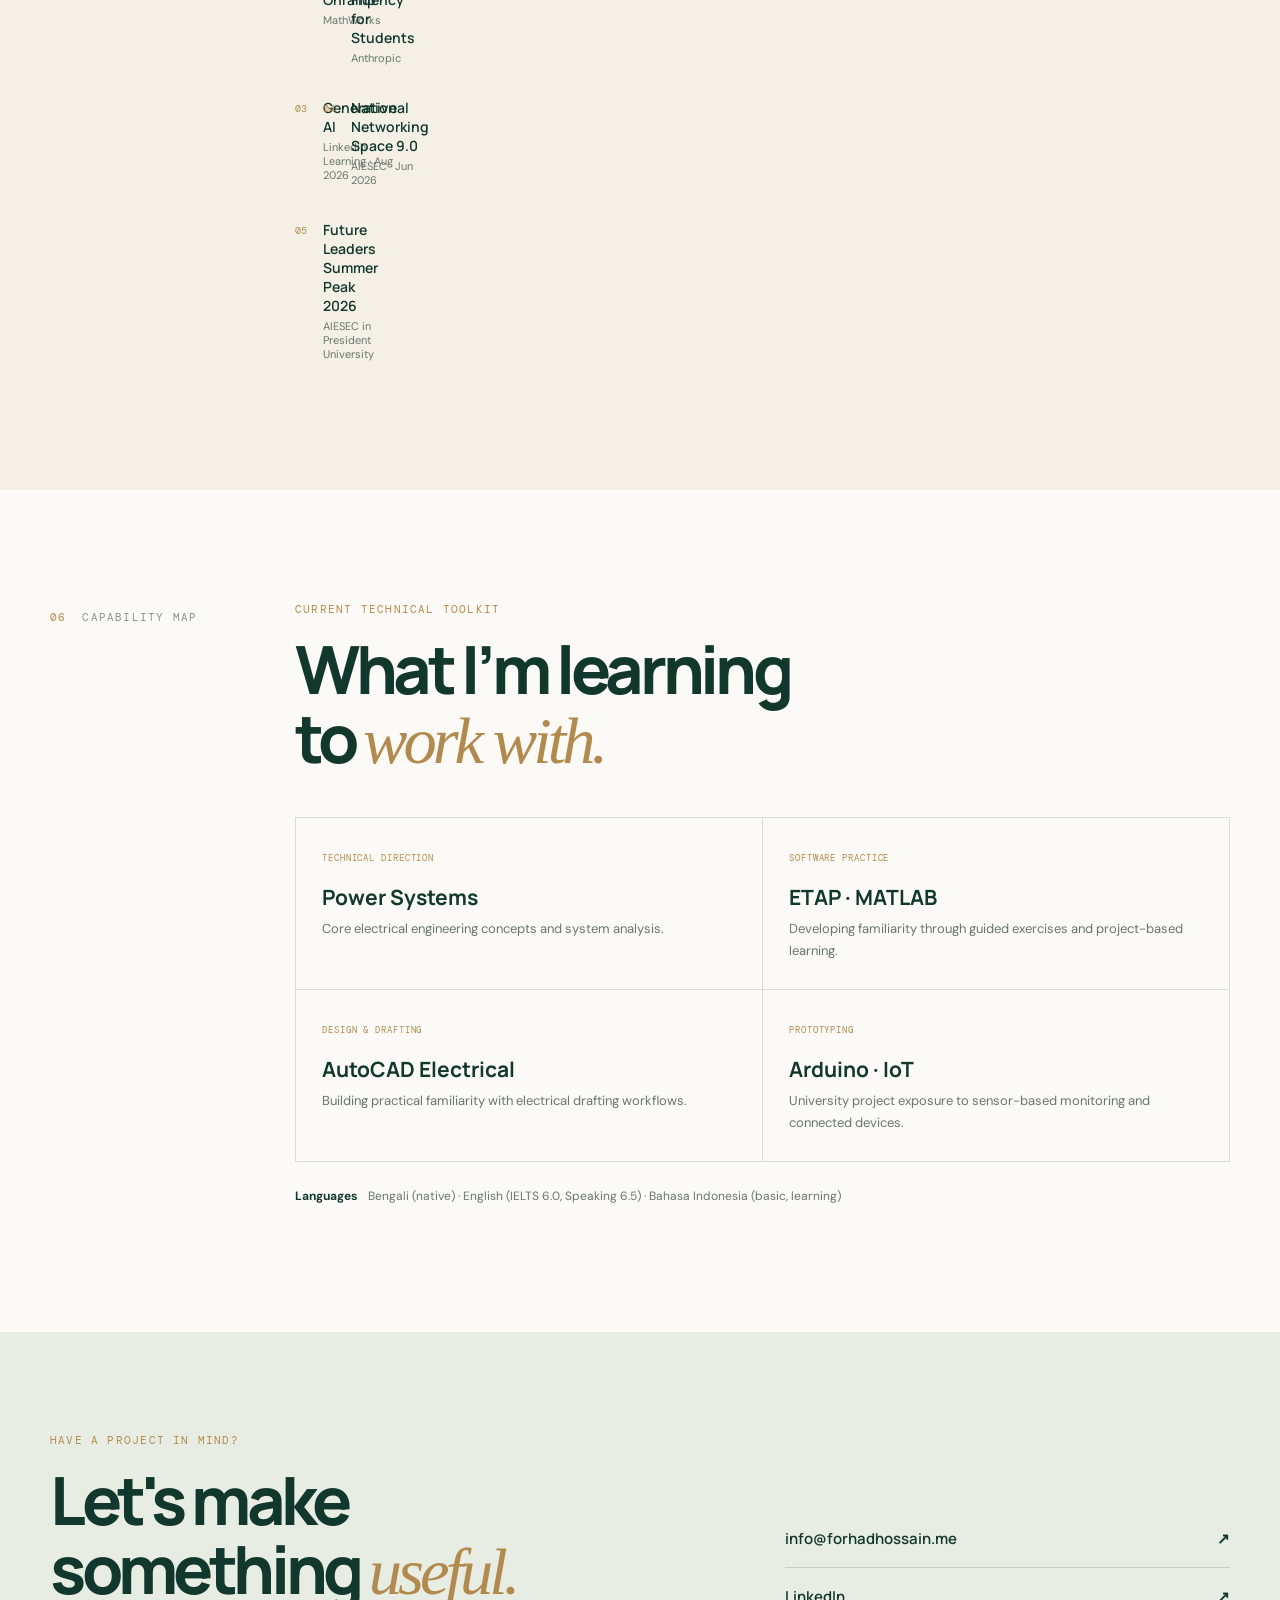
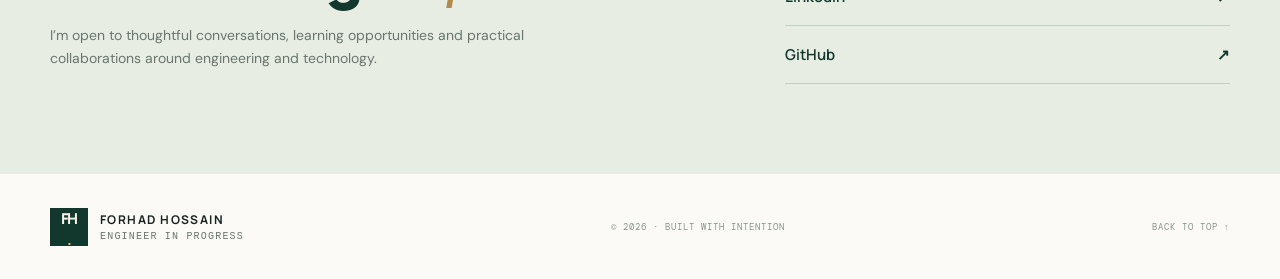
==== commit 118d81bb: "Complete education record and social metadata" ====
--- a/index.html
+++ b/index.html
@@ -2,7 +2,7 @@
 <html lang="en">
 <head>
 <meta charset="utf-8"><meta name="viewport" content="width=device-width,initial-scale=1">
-<meta name="robots" content="noindex, follow"><meta name="theme-color" content="#12372d"><meta name="author" content="Forhad Hossain"><meta property="og:type" content="website"><meta property="og:title" content="Forhad Hossain | Electrical Engineering & Power Systems"><meta property="og:description" content="Electrical Engineering undergraduate at President University, building a foundation in Power Systems through project work and technical learning."><meta property="og:url" content="https://forhadhossain.me/"><meta name="twitter:card" content="summary_large_image"><meta name="twitter:title" content="Forhad Hossain | Electrical Engineering"><meta name="twitter:description" content="Engineering education, practical experience and project evidence."><link rel="icon" href="data:image/svg+xml,%3Csvg xmlns=%22http://www.w3.org/2000/svg%22 viewBox=%220 0 64 64%22%3E%3Crect width=%2264%22 height=%2264%22 fill=%22%2312372d%22/%3E%3Ctext x=%2232%22 y=%2242%22 font-size=%2230%22 text-anchor=%22middle%22 fill=%22%23f4f0e5%22 font-family=%22Arial%22 font-weight=%22bold%22%3EFH%3C/text%3E%3C/svg%3E">
+<meta name="robots" content="noindex, follow"><meta name="theme-color" content="#12372d"><meta name="author" content="Forhad Hossain"><meta property="og:type" content="website"><meta property="og:title" content="Forhad Hossain | Electrical Engineering & Power Systems"><meta property="og:description" content="Electrical Engineering undergraduate at President University, building a foundation in Power Systems through project work and technical learning."><meta property="og:url" content="https://forhadhossain.me/v3-preview/"><meta property="og:image" content="https://forhadhossain.me/assets/profile/profile.jpg"><meta property="og:locale" content="en_US"><meta name="twitter:image" content="https://forhadhossain.me/assets/profile/profile.jpg"><meta name="twitter:card" content="summary_large_image"><meta name="twitter:title" content="Forhad Hossain | Electrical Engineering"><meta name="twitter:description" content="Engineering education, practical experience and project evidence."><link rel="icon" href="data:image/svg+xml,%3Csvg xmlns=%22http://www.w3.org/2000/svg%22 viewBox=%220 0 64 64%22%3E%3Crect width=%2264%22 height=%2264%22 fill=%22%2312372d%22/%3E%3Ctext x=%2232%22 y=%2242%22 font-size=%2230%22 text-anchor=%22middle%22 fill=%22%23f4f0e5%22 font-family=%22Arial%22 font-weight=%22bold%22%3EFH%3C/text%3E%3C/svg%3E">
 <title>Forhad Hossain | Electrical Engineering Student & Power Systems</title>
 <meta name="description" content="Forhad Hossain is an Electrical Engineering undergraduate at President University, Indonesia, building a foundation in Power Systems through project work and practical experience.">
 <link rel="preconnect" href="https://fonts.googleapis.com"><link rel="preconnect" href="https://fonts.gstatic.com" crossorigin>
@@ -16,7 +16,7 @@
 <section class="hero wrap"><div class="hero-copy"><p class="eyebrow"><span></span> ENGINEERING · LEARNING · BUILDING</p><p class="index">PORTFOLIO / 2026</p><h1>Electrical engineering,<br>built on <em>evidence.</em></h1><p class="intro">I’m an Electrical Engineering undergraduate at President University, Indonesia, with a developing technical direction in <strong>Power Systems</strong>. I combine university project work with prior site-supervision experience and a habit of documenting what I learn.</p><div class="actions"><a class="button button-dark" href="projects.html">Explore my work <span>↗</span></a><a class="text-link" href="https://forhadhossain.me/assets/resume/Forhad-Hossain-CV.pdf" target="_blank" rel="noreferrer">View CV ↗</a></div><div class="hero-meta"><span>CIKARANG · WEST JAVA, INDONESIA</span><span>OPEN TO LEARNING & COLLABORATION</span></div></div><div class="hero-visual"><div class="portrait-frame"><img fetchpriority="high" src="https://forhadhossain.me/assets/profile/profile.jpg" alt="Portrait of Forhad Hossain"></div><div class="image-note"><span>PROFILE / 2026</span><span>ENGINEER IN PROGRESS</span></div><div class="orbit orbit-one"></div><div class="orbit orbit-two"></div></div></section>
 <section class="signal wrap"><div><small>01 / CURRENT FOCUS</small><strong>Power Systems</strong><p>Building core electrical engineering knowledge.</p></div><div><small>02 / EXPLORING</small><strong>AI + Practical Tools</strong><p>Interested in AI-assisted research and prototyping.</p></div><div><small>03 / APPROACH</small><strong>Learn by Building</strong><p>Documenting process, evidence and lessons.</p></div></section>
 <section id="about" class="section wrap"><div class="section-label"><span>01</span><span>PROFILE</span></div><div class="section-body"><p class="eyebrow">A LITTLE ABOUT ME</p><h2>Curiosity, grounded<br>in <em>engineering.</em></h2><div class="two-col"><p class="large-copy">My path combines an engineering education with 14 months of site-supervision experience in Qatar. I’m interested in how electrical systems are modelled, operated and improved, with Power Systems as my intended technical direction.</p><div class="body-copy"><p>I’m currently building my technical foundation. My evidence includes a university IoT project presented at Living Plaza, technical software learning, and practical coordination experience from a site environment. I distinguish completed contributions from skills that are still developing.</p><a class="under-link" href="projects.html">See projects and learning notes ↗</a></div></div></div></section>
-<section id="education" class="section section-tint"><div class="wrap section-grid"><div class="section-label"><span>02</span><span>EDUCATION</span></div><div class="section-body"><p class="eyebrow">ACADEMIC FOUNDATION</p><h2>Learning the<br>language of <em>systems.</em></h2><div class="record"><div><span class="tag">2026 — PRESENT</span><h3>President University</h3><p>Undergraduate · Electrical Engineering</p></div><div class="record-side"><strong>3.93</strong><small>CGPA · as stated in CV</small><p>Intended technical direction: Power Systems</p></div></div><img class="campus" loading="lazy" src="https://forhadhossain.me/assets/education/university.jpg" alt="President University campus"></div></div></section>
+<section id="education" class="section section-tint"><div class="wrap section-grid"><div class="section-label"><span>02</span><span>EDUCATION</span></div><div class="section-body"><p class="eyebrow">ACADEMIC FOUNDATION</p><h2>Learning the<br>language of <em>systems.</em></h2><div class="record"><div><span class="tag">2026 — PRESENT</span><h3>President University</h3><p>Undergraduate · Electrical Engineering</p></div><div class="record-side"><strong>3.93</strong><small>CGPA · as stated in CV</small><p>Intended technical direction: Power Systems</p></div></div><img class="campus" loading="lazy" decoding="async" src="https://forhadhossain.me/assets/education/university.jpg" alt="President University campus"><div class="secondary-education"><span class="tag">2021 — 2023</span><h3>Tejgaon College · Dhaka, Bangladesh</h3><p>Higher Secondary Certificate (HSC) · Grade A</p></div></div></div></section>
 <section id="experience" class="section wrap"><div class="section-label"><span>03</span><span>EXPERIENCE</span></div><div class="section-body"><p class="eyebrow">FIELD EXPERIENCE</p><h2>Learning beyond<br>the <em>classroom.</em></h2><div class="record"><div><span class="tag">OCT 2024 — DEC 2025 · QATAR</span><h3>Site Supervisor</h3><p>QBD POWER TRADING CONTRACTING & CLEANING SERVICES</p><p class="body-copy">Coordinated daily site activities, allocated manpower, and tracked progress against daily and weekly plans. This 14-month role developed practical skills in site coordination, leadership and on-ground problem-solving.</p></div><div class="record-side"><img loading="lazy" src="https://forhadhossain.me/assets/experience/site-work.jpg" alt="Forhad in site safety equipment"></div></div></div></section>
 <section class="section section-dark"><div class="wrap section-grid"><div class="section-label"><span>04</span><span>TECHNICAL INTERESTS</span></div><div class="section-body"><p class="eyebrow">TOOLS I’M EXPLORING</p><h2>From fundamentals<br>to <em>application.</em></h2><div class="interest-grid"><article><span>01</span><h3>Power Systems</h3><p>Electrical power engineering, system modelling and analysis.</p><small>TECHNICAL DIRECTION</small></article><article><span>02</span><h3>ETAP</h3><p>Developing familiarity with power-system modelling workflows.</p><small>LEARNING IN PROGRESS</small></article><article><span>03</span><h3>MATLAB</h3><p>Exploring computational tools for engineering learning.</p><small>LEARNING IN PROGRESS</small></article><article><span>04</span><h3>AI + Embedded Systems</h3><p>Interested in AI-assisted development, Arduino and IoT prototypes.</p><small>EXPLORATION</small></article></div></div></div></section>
 <section class="section wrap"><div class="section-label"><span>05</span><span>SELECTED WORK</span></div><div class="section-body"><p class="eyebrow">PROJECTS & EVIDENCE</p><h2>Ideas made<br><em>tangible.</em></h2><div class="project-feature"><img loading="lazy" src="https://forhadhossain.me/assets/projects/iot/flood-sensor.jpg" alt="Flood monitoring sensor project"><div><span class="tag">UNIVERSITY PROJECT · IOT</span><h3>IoT Flood Monitoring System</h3><p>A university project exploring sensor-based flood monitoring. Presented at President University’s Living Plaza exhibition, where I presented the project and explained its concept, functionality and practical value to visitors.</p><a class="under-link" href="projects.html#flood">Explore project evidence ↗</a></div></div><div class="project-feature reverse"><img loading="lazy" src="https://forhadhossain.me/assets/projects/etap/beginner-01.jpg" alt="ETAP single-line diagram practice"><div><span class="tag">TECHNICAL LEARNING</span><h3>Power System Modelling · ETAP</h3><p>A learning log for documenting software practice, assumptions and understanding as the work develops.</p><a class="under-link" href="projects.html#etap">View learning log ↗</a></div></div><a class="button button-outline" href="projects.html">View project archive <span>↗</span></a></div></section>
@@ -25,4 +25,4 @@
 <section class="section wrap"><div class="section-label"><span>06</span><span>CAPABILITY MAP</span></div><div class="section-body"><p class="eyebrow">CURRENT TECHNICAL TOOLKIT</p><h2>What I’m learning<br>to <em>work with.</em></h2><div class="capability-grid"><article><span>TECHNICAL DIRECTION</span><h3>Power Systems</h3><p>Core electrical engineering concepts and system analysis.</p></article><article><span>SOFTWARE PRACTICE</span><h3>ETAP · MATLAB</h3><p>Developing familiarity through guided exercises and project-based learning.</p></article><article><span>DESIGN & DRAFTING</span><h3>AutoCAD Electrical</h3><p>Building practical familiarity with electrical drafting workflows.</p></article><article><span>PROTOTYPING</span><h3>Arduino · IoT</h3><p>University project exposure to sensor-based monitoring and connected devices.</p></article></div><p class="language-note"><strong>Languages</strong> Bengali (native) · English (IELTS 6.0, Speaking 6.5) · Bahasa Indonesia (basic, learning)</p></div></section>
 <section id="contact" class="contact"><div class="wrap contact-inner"><div><p class="eyebrow">HAVE A PROJECT IN MIND?</p><h2>Let's make<br>something <em>useful.</em></h2><p>I’m open to thoughtful conversations, learning opportunities and practical collaborations around engineering and technology.</p></div><div class="contact-links"><a href="mailto:info@forhadhossain.me">info@forhadhossain.me <span>↗</span></a><a href="https://www.linkedin.com/in/forhadhossain-ee/" target="_blank" rel="noreferrer">LinkedIn <span>↗</span></a><a href="https://github.com/forhadhossain-ee" target="_blank" rel="noreferrer">GitHub <span>↗</span></a></div></div></section>
 </main><footer class="footer wrap"><a class="brand" href="#"><span class="brand-mark">FH<span>.</span></span><span>FORHAD HOSSAIN<small>ENGINEER IN PROGRESS</small></span></a><span>© 2026 · BUILT WITH INTENTION</span><a href="#main">BACK TO TOP ↑</a></footer>
-<script src="js/script.js" defer></script></body></html>+<script type="application/ld+json">{"@context":"https://schema.org","@type":"Person","name":"Forhad Hossain","url":"https://forhadhossain.me/","jobTitle":"Electrical Engineering Undergraduate","alumniOf":[{"@type":"CollegeOrUniversity","name":"President University"},{"@type":"CollegeOrUniversity","name":"Tejgaon College"}],"sameAs":["https://www.linkedin.com/in/forhadhossain-ee/","https://github.com/forhadhossain-ee"],"knowsAbout":["Electrical Engineering","Power Systems","ETAP","MATLAB","AutoCAD Electrical","Arduino","Internet of Things"]}</script><script src="js/script.js" defer></script></body></html>
--- a/css/style.css
+++ b/css/style.css
@@ -30,3 +30,35 @@
 @media(max-width:900px){.hero{grid-template-columns:1.05fr .95fr}.section h2{max-width:760px}.contact-inner{align-items:start}}
 @media(max-width:640px){.header nav{border-top:1px solid var(--line)}.header nav a:not(.nav-cta)::after{display:none}.hero{padding-top:46px}.hero-visual{margin-top:2px}.signal>div{padding-inline:2px}.contact-links a{min-height:54px;align-items:center}}
 @media(prefers-reduced-motion:reduce){a,button,.portrait-frame img,.project-feature img,.archive-item img,.campus,.record-side img,.interest-grid article,.contact-links a{transition:none!important}}
+
+
+/* Portfolio refinement: stronger hierarchy, evidence panels and reading rhythm */
+:root{--gold:#b28a4d;--paper:#fbfaf6}
+.hero{min-height:690px}
+.hero h1{max-width:760px}
+.intro{max-width:620px}
+.section-body{min-width:0}
+.credential-list{display:grid;grid-template-columns:repeat(2,minmax(0,1fr));gap:0 28px;border-top:1px solid var(--line);margin-top:38px}
+.credential-list>div{display:flex;gap:16px;align-items:flex-start;padding:16px 0;border-bottom:1px solid var(--line)}
+.credential-list>div>span{font:10px "DM Mono",monospace;color:var(--gold);padding-top:4px}
+.credential-list p{margin:0;display:grid;gap:4px}
+.credential-list strong{font:600 14px var(--display);color:var(--forest)}
+.credential-list small{font:11px var(--sans);color:var(--muted)}
+.capability-grid{display:grid;grid-template-columns:repeat(2,minmax(0,1fr));border-top:1px solid var(--line);border-left:1px solid var(--line)}
+.capability-grid article{padding:25px 26px;min-height:172px;border-right:1px solid var(--line);border-bottom:1px solid var(--line);transition:background .2s ease}
+.capability-grid article:hover{background:#f2f0e8}
+.capability-grid article>span{font:9px "DM Mono",monospace;letter-spacing:.1em;color:var(--gold)}
+.capability-grid h3{font:700 21px var(--display);color:var(--forest);margin:13px 0 7px}
+.capability-grid p{font-size:13px;color:var(--muted);line-height:1.75;margin:0}
+.language-note{font-size:12px;color:var(--muted);line-height:1.8;margin-top:24px}
+.language-note strong{color:var(--forest);margin-right:8px}
+.archive-item{align-items:start}
+.archive-item>div{padding-top:8px}
+.archive-item .note{line-height:1.75;border-left:2px solid var(--gold)}
+.contribution{margin-top:16px;padding:17px 19px;background:#f4f0e5;border-left:2px solid var(--gold)}
+.contribution strong{font:700 12px var(--display);color:var(--forest)}
+.contribution p{margin:6px 0 0;font-size:12px;line-height:1.8;color:#637067}
+.next-evidence{margin:65px 0 30px;padding:36px;background:#f4f0e5;border:1px solid var(--line)}
+.next-evidence h2{font:700 clamp(26px,4vw,38px)/1.15 var(--display);letter-spacing:-.04em;color:var(--forest);margin:15px 0}
+.next-evidence>p:last-child{max-width:720px;font-size:13px;line-height:1.9;color:var(--muted)}
+@media(max-width:640px){.hero{min-height:0}.credential-list,.capability-grid{grid-template-columns:1fr}.credential-list>div{padding:13px 0}.capability-grid article{min-height:0;padding:21px}.next-evidence{padding:23px;margin-top:44px}.archive-item>div{padding-top:0}}
